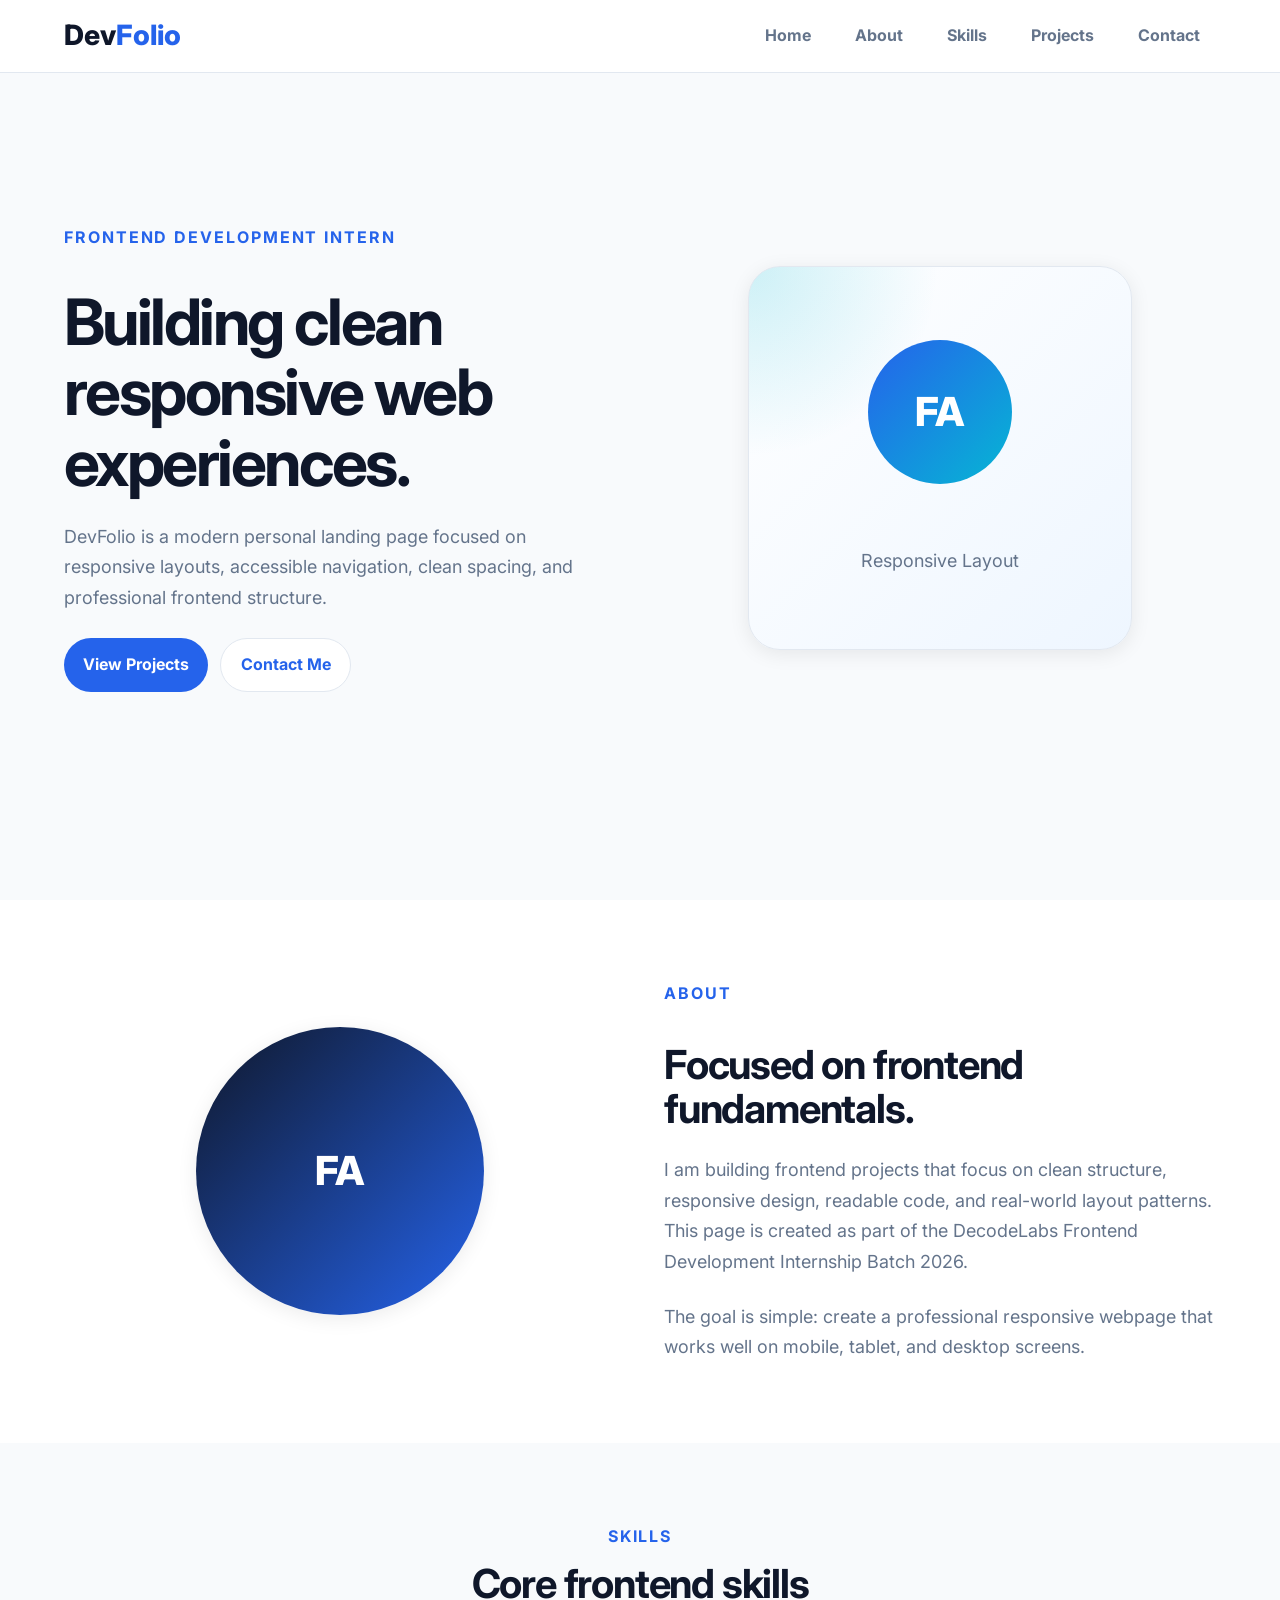
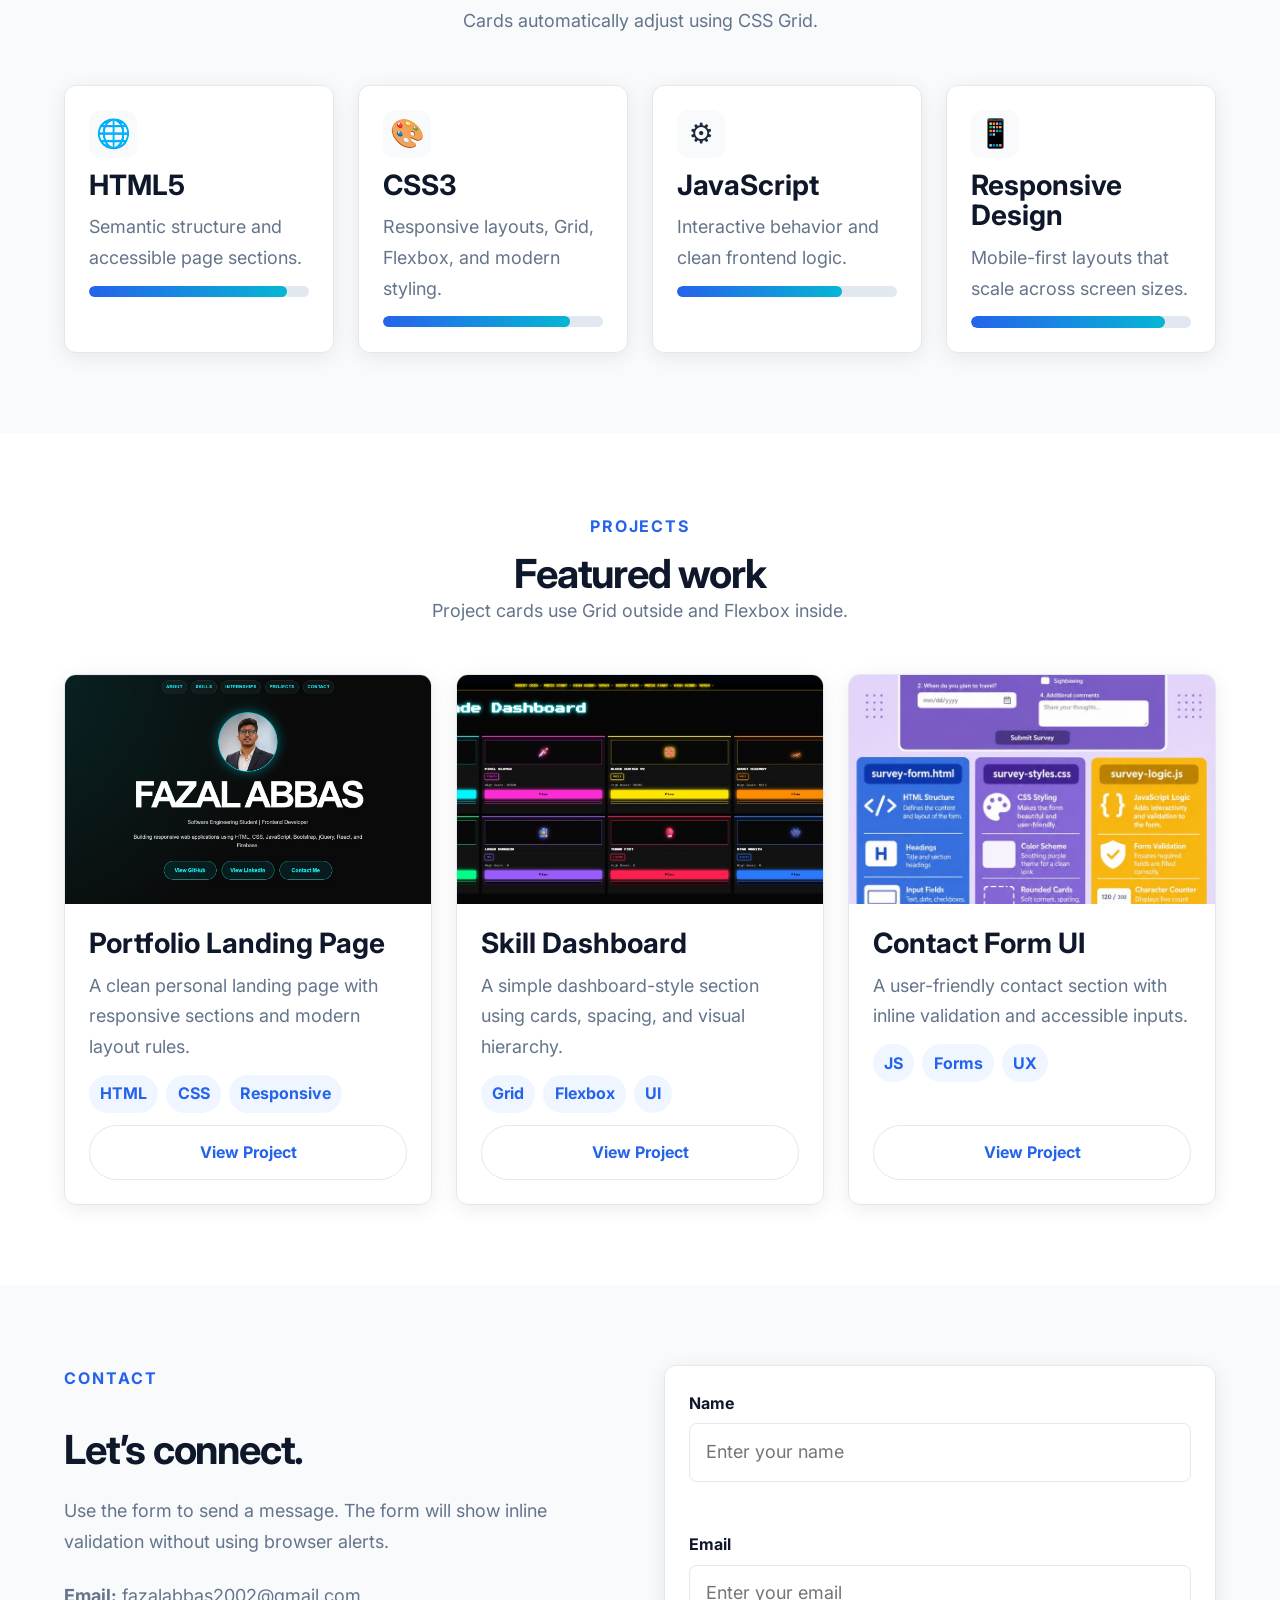
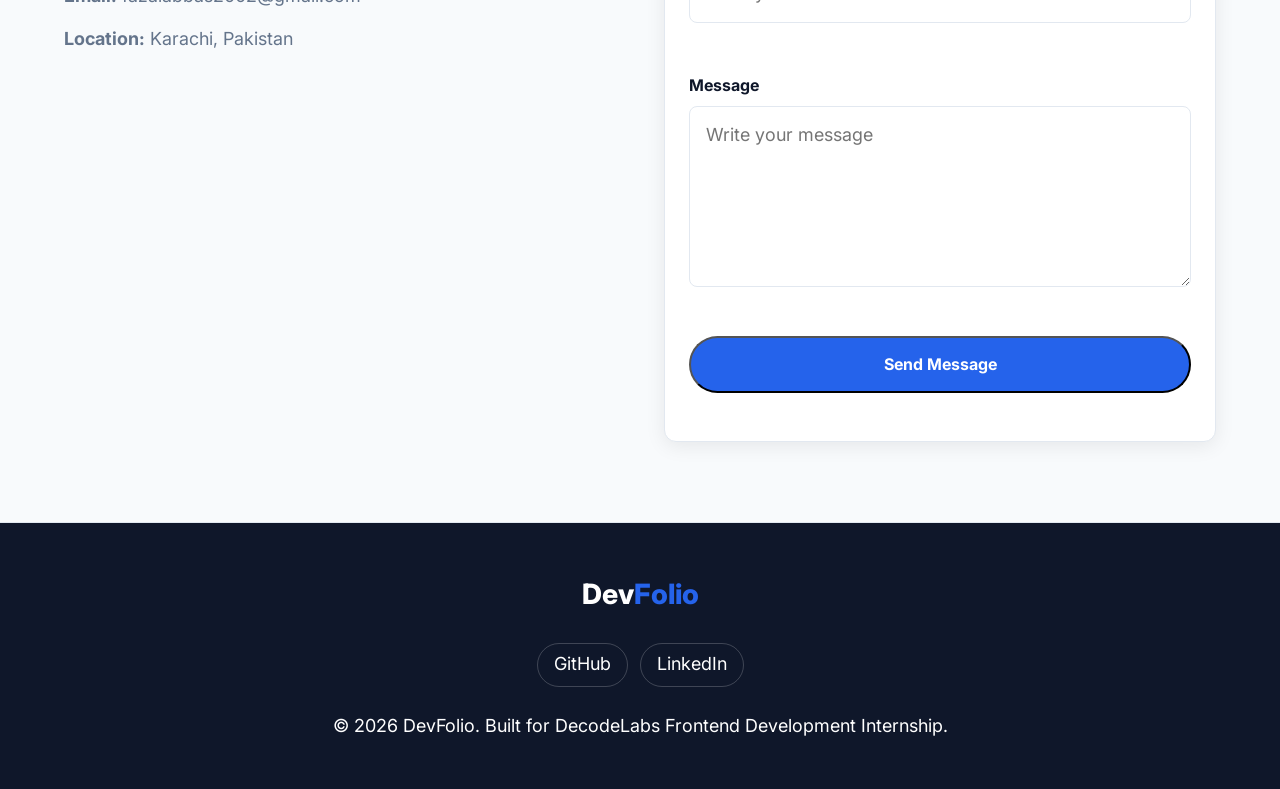
==== index.html @ 459a7836 "Build DecodeLabs responsive web layout" ====
<!doctype html>
<html lang="en">
  <head>
    <meta charset="UTF-8" />

    <meta name="viewport" content="width=device-width, initial-scale=1" />

    <title>DevFolio | Responsive Web Layout</title>

    <meta
      name="description"
      content="DevFolio is a clean responsive personal portfolio webpage built for DecodeLabs Frontend Development Internship Batch 2026."
    />

    <link rel="preconnect" href="https://fonts.googleapis.com" />
    <link rel="preconnect" href="https://fonts.gstatic.com" crossorigin />

    <link
      href="https://fonts.googleapis.com/css2?family=Inter:wght@400;500;600;700;800&display=swap"
      rel="stylesheet"
    />

    <link rel="stylesheet" href="styles.css" />
  </head>
  <body>
    <header class="site-header">
      <nav class="navbar container" aria-label="Main navigation">
        <a href="#home" class="logo" aria-label="DevFolio home">
          Dev<span>Folio</span>
        </a>

        <button
          class="menu-toggle"
          popovertarget="mobile-nav"
          aria-label="Open navigation menu"
        >
          ☰
        </button>

        <ul class="desktop-nav">
          <li><a href="#home" class="nav-link">Home</a></li>
          <li><a href="#about" class="nav-link">About</a></li>
          <li><a href="#skills" class="nav-link">Skills</a></li>
          <li><a href="#projects" class="nav-link">Projects</a></li>
          <li><a href="#contact" class="nav-link">Contact</a></li>
        </ul>

        <div id="mobile-nav" class="mobile-nav" popover>
          <a href="#home" class="mobile-nav-link">Home</a>
          <a href="#about" class="mobile-nav-link">About</a>
          <a href="#skills" class="mobile-nav-link">Skills</a>
          <a href="#projects" class="mobile-nav-link">Projects</a>
          <a href="#contact" class="mobile-nav-link">Contact</a>
        </div>
      </nav>
    </header>

    <main>
      <section id="home" class="hero-section section-padding">
        <div class="container hero-grid">
          <div class="hero-content">
            <p class="eyebrow">Frontend Development Intern</p>

            <h1>Building clean responsive web experiences.</h1>

            <p class="hero-text">
              DevFolio is a modern personal landing page focused on responsive
              layouts, accessible navigation, clean spacing, and professional
              frontend structure.
            </p>

            <div class="hero-actions">
              <a href="#projects" class="btn btn-primary">View Projects</a>
              <a href="#contact" class="btn btn-secondary">Contact Me</a>
            </div>
          </div>

          <div
            class="hero-visual"
            aria-label="Developer illustration placeholder"
          >
            <div class="avatar-card">
              <div class="avatar-circle">FA</div>
              <p>Responsive Layout</p>
            </div>
          </div>
        </div>
      </section>

      <section id="about" class="about-section section-padding">
        <div class="container about-grid">
          <div
            class="profile-placeholder"
            aria-label="Profile image placeholder"
          >
            FA
          </div>

          <div class="section-content">
            <p class="eyebrow">About</p>

            <h2>Focused on frontend fundamentals.</h2>

            <p>
              I am building frontend projects that focus on clean structure,
              responsive design, readable code, and real-world layout patterns.
              This page is created as part of the DecodeLabs Frontend
              Development Internship Batch 2026.
            </p>

            <p>
              The goal is simple: create a professional responsive webpage that
              works well on mobile, tablet, and desktop screens.
            </p>
          </div>
        </div>
      </section>

      <section id="skills" class="skills-section section-padding">
        <div class="container">
          <div class="section-heading">
            <p class="eyebrow">Skills</p>
            <h2>Core frontend skills</h2>
            <p>Cards automatically adjust using CSS Grid.</p>
          </div>

          <div class="skills-grid">
            <article class="skill-card">
              <div class="skill-icon">🌐</div>
              <h3>HTML5</h3>
              <p>Semantic structure and accessible page sections.</p>
              <div class="progress-track">
                <div class="progress-fill progress-html"></div>
              </div>
            </article>

            <article class="skill-card">
              <div class="skill-icon">🎨</div>
              <h3>CSS3</h3>
              <p>Responsive layouts, Grid, Flexbox, and modern styling.</p>
              <div class="progress-track">
                <div class="progress-fill progress-css"></div>
              </div>
            </article>

            <article class="skill-card">
              <div class="skill-icon">⚙️</div>
              <h3>JavaScript</h3>
              <p>Interactive behavior and clean frontend logic.</p>
              <div class="progress-track">
                <div class="progress-fill progress-js"></div>
              </div>
            </article>

            <article class="skill-card">
              <div class="skill-icon">📱</div>
              <h3>Responsive Design</h3>
              <p>Mobile-first layouts that scale across screen sizes.</p>
              <div class="progress-track">
                <div class="progress-fill progress-responsive"></div>
              </div>
            </article>
          </div>
        </div>
      </section>

      <section id="projects" class="projects-section section-padding">
        <div class="container">
          <div class="section-heading">
            <p class="eyebrow">Projects</p>
            <h2>Featured work</h2>
            <p>Project cards use Grid outside and Flexbox inside.</p>
          </div>

          <div class="projects-grid">
            <article class="project-card">
              <img
                src="assets/images/project-1.jpg"
                alt="Portfolio Landing Page Preview"
                class="project-image"
              />

              <div class="project-body">
                <h3>Portfolio Landing Page</h3>
                <p>
                  A clean personal landing page with responsive sections and
                  modern layout rules.
                </p>

                <div class="tag-list">
                  <span>HTML</span>
                  <span>CSS</span>
                  <span>Responsive</span>
                </div>

                <a href="#" class="btn btn-card">View Project</a>
              </div>
            </article>

            <article class="project-card">
              <img
                src="assets/images/project-2.jpg"
                alt="Skill Dashboard Preview"
                class="project-image"
              />

              <div class="project-body">
                <h3>Skill Dashboard</h3>
                <p>
                  A simple dashboard-style section using cards, spacing, and
                  visual hierarchy.
                </p>

                <div class="tag-list">
                  <span>Grid</span>
                  <span>Flexbox</span>
                  <span>UI</span>
                </div>

                <a href="#" class="btn btn-card">View Project</a>
              </div>
            </article>

            <article class="project-card">
              <img
                src="assets/images/project-3.jpg"
                alt="Contact Form UI Preview"
                class="project-image"
              />

              <div class="project-body">
                <h3>Contact Form UI</h3>
                <p>
                  A user-friendly contact section with inline validation and
                  accessible inputs.
                </p>

                <div class="tag-list">
                  <span>JS</span>
                  <span>Forms</span>
                  <span>UX</span>
                </div>

                <a href="#" class="btn btn-card">View Project</a>
              </div>
            </article>
          </div>
        </div>
      </section>

      <section id="contact" class="contact-section section-padding">
        <div class="container contact-grid">
          <div class="section-content">
            <p class="eyebrow">Contact</p>

            <h2>Let’s connect.</h2>

            <p>
              Use the form to send a message. The form will show inline
              validation without using browser alerts.
            </p>

            <div class="contact-info">
              <p><strong>Email:</strong> fazalabbas2002@gmail.com</p>
              <p><strong>Location:</strong> Karachi, Pakistan</p>
            </div>
          </div>

          <form class="contact-form" id="contact-form" novalidate>
            <div class="form-group">
              <label for="name">Name</label>
              <input
                type="text"
                id="name"
                name="name"
                placeholder="Enter your name"
              />
              <small class="error-message" id="name-error"></small>
            </div>

            <div class="form-group">
              <label for="email">Email</label>
              <input
                type="email"
                id="email"
                name="email"
                placeholder="Enter your email"
              />
              <small class="error-message" id="email-error"></small>
            </div>

            <div class="form-group">
              <label for="message">Message</label>
              <textarea
                id="message"
                name="message"
                rows="5"
                placeholder="Write your message"
              ></textarea>
              <small class="error-message" id="message-error"></small>
            </div>

            <button type="submit" class="btn btn-primary">Send Message</button>

            <p class="success-message" id="success-message"></p>
          </form>
        </div>
      </section>
    </main>

    <footer class="site-footer">
      <div class="container footer-content">
        <a href="#home" class="logo">Dev<span>Folio</span></a>

        <div class="social-links">
          <a
            href="https://github.com/fazal305"
            target="_blank"
            rel="noopener noreferrer"
            >GitHub</a
          >
          <a
            href="https://www.linkedin.com/in/fazal-abbas-4653dg86"
            target="_blank"
            rel="noopener noreferrer"
            >LinkedIn</a
          >
        </div>

        <p>
          © 2026 DevFolio. Built for DecodeLabs Frontend Development Internship.
        </p>
      </div>
    </footer>

    <script src="script.js"></script>
  </body>
</html>
---- styles.css ----
/* 
   RESET AND VARIABLES
 */

:root {
    --color-primary: #2563eb;
    --color-secondary: #0f172a;
    --color-accent: #06b6d4;
    --color-bg: #f8fafc;
    --color-surface: #ffffff;
    --color-text: #1e293b;
    --color-muted: #64748b;
    --color-border: #e2e8f0;

    --font-sans: 'Inter', system-ui, sans-serif;
    --font-size-sm: clamp(0.875rem, 1.5vw, 1rem);
    --font-size-base: clamp(1rem, 2vw, 1.125rem);
    --font-size-lg: clamp(1.25rem, 3vw, 1.75rem);
    --font-size-xl: clamp(1.75rem, 4vw, 2.5rem);
    --font-size-hero: clamp(2.5rem, 6vw, 4rem);

    --spacing-sm: 0.75rem;
    --spacing-md: 1.5rem;
    --spacing-lg: 3rem;
    --spacing-xl: 5rem;

    --border-radius: 0.75rem;
    --shadow: 0 4px 20px rgba(0, 0, 0, 0.08);
    --transition: 0.25s ease;
}

* {
    box-sizing: border-box;
    margin: 0;
    padding: 0;
}

html {
    scroll-behavior: smooth;
    scroll-padding-top: 5rem;
}

body {
    font-family: var(--font-sans);
    font-size: var(--font-size-base);
    line-height: 1.7;
    color: var(--color-text);
    background: var(--color-bg);
}

img,
svg {
    max-width: 100%;
    display: block;
}

a {
    color: inherit;
    text-decoration: none;
}

button,
input,
textarea {
    font: inherit;
}

/* 
   BASE MOBILE STYLES
 */

.container {
    width: min(92%, 72rem);
    margin-inline: auto;
}

.section-padding {
    padding-block: var(--spacing-xl);
}

h1,
h2,
h3 {
    line-height: 1.1;
    color: var(--color-secondary);
}

h1 {
    font-size: var(--font-size-hero);
    letter-spacing: -0.04em;
}

h2 {
    font-size: var(--font-size-xl);
    letter-spacing: -0.03em;
}

h3 {
    font-size: var(--font-size-lg);
}

p {
    font-size: var(--font-size-base);
    color: var(--color-muted);
}

.eyebrow {
    font-size: var(--font-size-sm);
    font-weight: 700;
    color: var(--color-primary);
    text-transform: uppercase;
    letter-spacing: 0.12em;
    margin-bottom: var(--spacing-sm);
}

/* 
   NAVBAR
 */

.site-header {
    position: fixed;
    inset: 0 0 auto 0;
    z-index: 100;
    background: rgba(255, 255, 255, 0.9);
    border-bottom: 1px solid var(--color-border);
    backdrop-filter: blur(16px);
}

.navbar {
    min-height: 4.5rem;
    display: flex;
    align-items: center;
    justify-content: space-between;
    gap: var(--spacing-md);
}

.logo {
    min-height: 44px;
    display: inline-flex;
    align-items: center;
    font-size: var(--font-size-lg);
    font-weight: 800;
    color: var(--color-secondary);
}

.logo span {
    color: var(--color-primary);
}

.menu-toggle {
    min-width: 44px;
    min-height: 44px;
    display: inline-grid;
    place-items: center;
    border: 1px solid var(--color-border);
    border-radius: var(--border-radius);
    color: var(--color-secondary);
    background: var(--color-surface);
    cursor: pointer;
}

.desktop-nav {
    display: none;
    list-style: none;
}

.mobile-nav {
    width: min(92%, 28rem);
    margin: 5rem auto 0;
    padding: var(--spacing-md);
    border: 1px solid var(--color-border);
    border-radius: var(--border-radius);
    background: var(--color-surface);
    box-shadow: var(--shadow);
}

.mobile-nav::backdrop {
    background: rgba(15, 23, 42, 0.35);
}

.mobile-nav-link {
    min-height: 44px;
    display: flex;
    align-items: center;
    padding: var(--spacing-sm);
    border-radius: calc(var(--border-radius) / 1.5);
    font-weight: 600;
}

.mobile-nav-link:hover {
    color: var(--color-primary);
    background: var(--color-bg);
}

/* 
   BUTTONS
 */

.btn {
    min-height: 44px;
    display: inline-flex;
    align-items: center;
    justify-content: center;
    padding: 0.8rem 1.2rem;
    border-radius: 999px;
    font-size: var(--font-size-sm);
    font-weight: 700;
    transition: var(--transition);
}

.btn-primary {
    color: #ffffff;
    background: var(--color-primary);
}

.btn-primary:hover {
    transform: translateY(-0.15rem);
    box-shadow: var(--shadow);
}

.btn-secondary,
.btn-card {
    color: var(--color-primary);
    background: var(--color-surface);
    border: 1px solid var(--color-border);
}

.btn-secondary:hover,
.btn-card:hover {
    border-color: var(--color-primary);
    transform: translateY(-0.15rem);
}

/* 
   HERO SECTION
 */

.hero-section {
    min-height: 100dvh;
    display: grid;
    align-items: center;
    padding-top: 6rem;
}

.hero-grid {
    display: grid;
    gap: var(--spacing-lg);
    text-align: center;
}

.hero-content {
    display: flex;
    flex-direction: column;
    align-items: center;
    gap: var(--spacing-md);
}

.hero-text {
    max-width: 42rem;
}

.hero-actions {
    display: flex;
    flex-wrap: wrap;
    justify-content: center;
    gap: var(--spacing-sm);
}

.hero-visual {
    display: grid;
    place-items: center;
}

.avatar-card {
    width: min(100%, 24rem);
    aspect-ratio: 1 / 1;
    display: grid;
    place-items: center;
    gap: var(--spacing-sm);
    padding: var(--spacing-lg);
    border-radius: 2rem;
    background:
        radial-gradient(circle at top left, rgba(6, 182, 212, 0.2), transparent 35%),
        linear-gradient(135deg, #ffffff, #eef6ff);
    border: 1px solid var(--color-border);
    box-shadow: var(--shadow);
}

.avatar-circle {
    width: 9rem;
    aspect-ratio: 1 / 1;
    display: grid;
    place-items: center;
    border-radius: 50%;
    font-size: var(--font-size-xl);
    font-weight: 800;
    color: #ffffff;
    background: linear-gradient(135deg, var(--color-primary), var(--color-accent));
}

/* 
   ABOUT SECTION
 */

.about-section {
    background: var(--color-surface);
}

.about-grid {
    display: grid;
    gap: var(--spacing-lg);
    align-items: center;
}

.profile-placeholder {
    width: min(70vw, 18rem);
    aspect-ratio: 1 / 1;
    display: grid;
    place-items: center;
    margin-inline: auto;
    border-radius: 50%;
    font-size: var(--font-size-xl);
    font-weight: 800;
    color: #ffffff;
    background: linear-gradient(135deg, var(--color-secondary), var(--color-primary));
    box-shadow: var(--shadow);
}

.section-content {
    display: flex;
    flex-direction: column;
    gap: var(--spacing-md);
}

/* 
   SECTION HEADING
 */

.section-heading {
    max-width: 44rem;
    margin-inline: auto;
    margin-bottom: var(--spacing-lg);
    text-align: center;
}

/* 
   SKILLS SECTION
 */

.skills-grid {
    display: grid;
    grid-template-columns: 1fr;
    gap: var(--spacing-md);
}

.skill-card {
    display: flex;
    flex-direction: column;
    gap: var(--spacing-sm);
    padding: var(--spacing-md);
    border: 1px solid var(--color-border);
    border-radius: var(--border-radius);
    background: var(--color-surface);
    box-shadow: var(--shadow);
}

.skill-icon {
    width: 3rem;
    aspect-ratio: 1 / 1;
    display: grid;
    place-items: center;
    border-radius: var(--border-radius);
    font-size: var(--font-size-lg);
    background: var(--color-bg);
}

.progress-track {
    width: 100%;
    height: 0.7rem;
    overflow: hidden;
    border-radius: 999px;
    background: var(--color-border);
}

.progress-fill {
    height: 100%;
    border-radius: inherit;
    background: linear-gradient(90deg, var(--color-primary), var(--color-accent));
}

.progress-html {
    width: 90%;
}

.progress-css {
    width: 85%;
}

.progress-js {
    width: 75%;
}

.progress-responsive {
    width: 88%;
}

/* 
   PROJECTS SECTION
 */

.projects-section {
    background: var(--color-surface);
}

.projects-grid {
    display: grid;
    grid-template-columns: 1fr;
    gap: var(--spacing-md);
}

.project-card {
    display: flex;
    flex-direction: column;
    overflow: hidden;
    border: 1px solid var(--color-border);
    border-radius: var(--border-radius);
    background: var(--color-surface);
    box-shadow: var(--shadow);
}

.project-image {
    width: 100%;
    aspect-ratio: 16 / 10;
    object-fit: cover;
    display: block;
}

.project-body {
    flex: 1;
    display: flex;
    flex-direction: column;
    gap: var(--spacing-sm);
    padding: var(--spacing-md);
}

.tag-list {
    display: flex;
    flex-wrap: wrap;
    gap: 0.5rem;
}

.tag-list span {
    padding: 0.35rem 0.7rem;
    border-radius: 999px;
    font-size: var(--font-size-sm);
    font-weight: 700;
    color: var(--color-primary);
    background: #eff6ff;
}

.project-body .btn {
    margin-top: auto;
}

/* 
   CONTACT SECTION
 */

.contact-grid {
    display: grid;
    gap: var(--spacing-lg);
}

.contact-info {
    display: flex;
    flex-direction: column;
    gap: var(--spacing-sm);
}

.contact-form {
    display: flex;
    flex-direction: column;
    gap: var(--spacing-md);
    padding: var(--spacing-md);
    border: 1px solid var(--color-border);
    border-radius: var(--border-radius);
    background: var(--color-surface);
    box-shadow: var(--shadow);
}

.form-group {
    display: flex;
    flex-direction: column;
    gap: 0.4rem;
}

label {
    font-size: var(--font-size-sm);
    font-weight: 700;
    color: var(--color-secondary);
}

input,
textarea {
    width: 100%;
    min-height: 44px;
    padding: 0.8rem 1rem;
    border: 1px solid var(--color-border);
    border-radius: calc(var(--border-radius) / 1.5);
    color: var(--color-text);
    background: #ffffff;
    outline: none;
}

textarea {
    resize: vertical;
}

input:focus,
textarea:focus {
    border-color: var(--color-primary);
    box-shadow: 0 0 0 0.2rem rgba(37, 99, 235, 0.12);
}

.error-message {
    min-height: 1.2rem;
    font-size: var(--font-size-sm);
    font-weight: 600;
    color: #dc2626;
}

.success-message {
    font-weight: 700;
    color: #15803d;
}

/* 
   FOOTER
 */

.site-footer {
    padding-block: var(--spacing-lg);
    border-top: 1px solid var(--color-border);
    background: var(--color-secondary);
}

.footer-content {
    display: flex;
    flex-direction: column;
    align-items: center;
    gap: var(--spacing-md);
    text-align: center;
}

.site-footer .logo,
.site-footer p,
.social-links a {
    color: #ffffff;
}

.social-links {
    display: flex;
    flex-wrap: wrap;
    justify-content: center;
    gap: var(--spacing-sm);
}

.social-links a {
    min-height: 44px;
    display: inline-flex;
    align-items: center;
    padding-inline: 1rem;
    border: 1px solid rgba(255, 255, 255, 0.2);
    border-radius: 999px;
}

.social-links a:hover {
    background: rgba(255, 255, 255, 0.1);
}

/* 
   SMALL SCREEN ENHANCEMENT
 */

@media (min-width: 480px) {
    .skills-grid {
        grid-template-columns: repeat(2, 1fr);
    }
}

/* 
   TABLET LAYOUT
 */

@media (min-width: 768px) {
    .hero-grid,
    .about-grid,
    .contact-grid {
        grid-template-columns: repeat(2, 1fr);
    }

    .hero-grid {
        text-align: left;
    }

    .hero-content {
        align-items: flex-start;
    }

    .hero-actions {
        justify-content: flex-start;
    }

    .projects-grid {
        grid-template-columns: repeat(2, 1fr);
    }
}

/* 
   DESKTOP LAYOUT
 */

@media (min-width: 1024px) {
    .menu-toggle {
        display: none;
    }

    .desktop-nav {
        display: flex;
        align-items: center;
        gap: var(--spacing-sm);
    }

    .nav-link {
        min-height: 44px;
        display: inline-flex;
        align-items: center;
        padding-inline: 1rem;
        border-radius: 999px;
        font-size: var(--font-size-sm);
        font-weight: 700;
        color: var(--color-muted);
        transition: var(--transition);
    }

    .nav-link:hover {
        color: var(--color-primary);
        background: #eff6ff;
    }

    .skills-grid {
        grid-template-columns: repeat(auto-fit, minmax(15.625rem, 1fr));
    }

    .projects-grid {
        grid-template-columns: repeat(3, 1fr);
    }
}
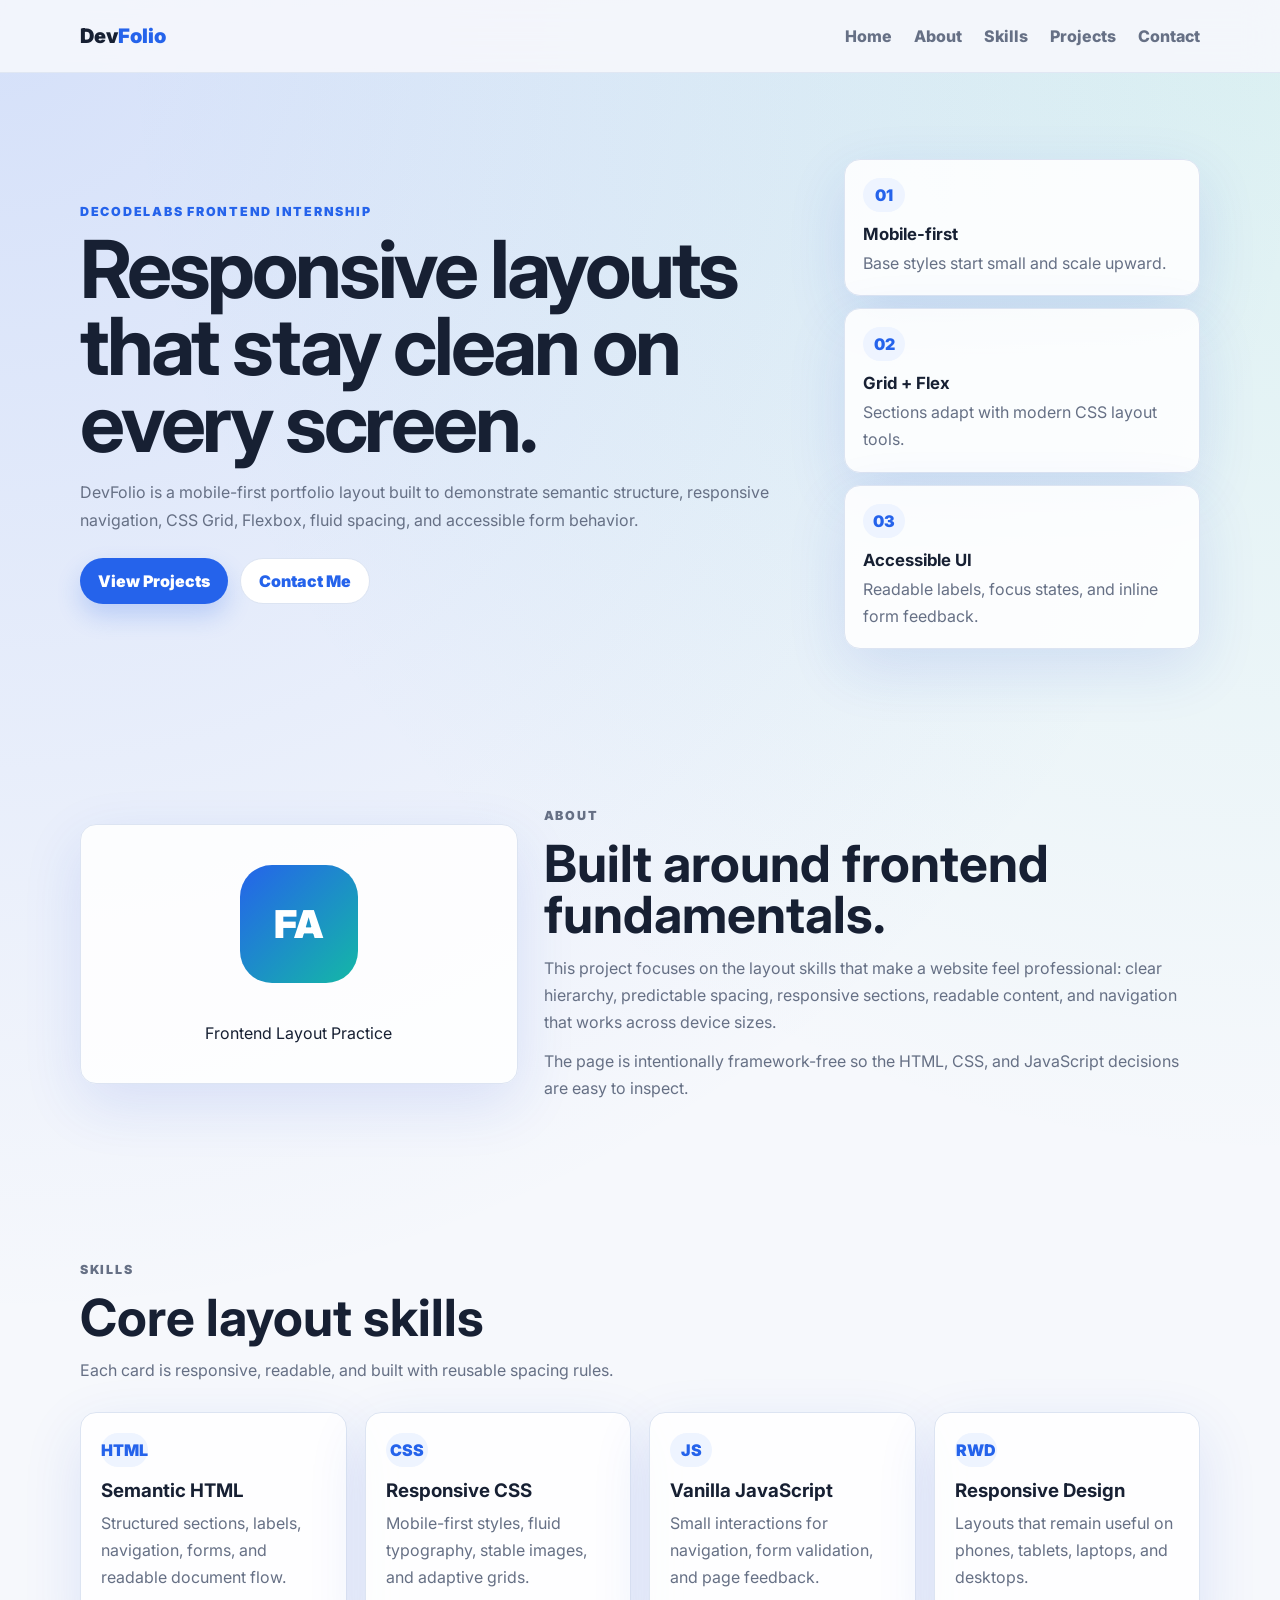
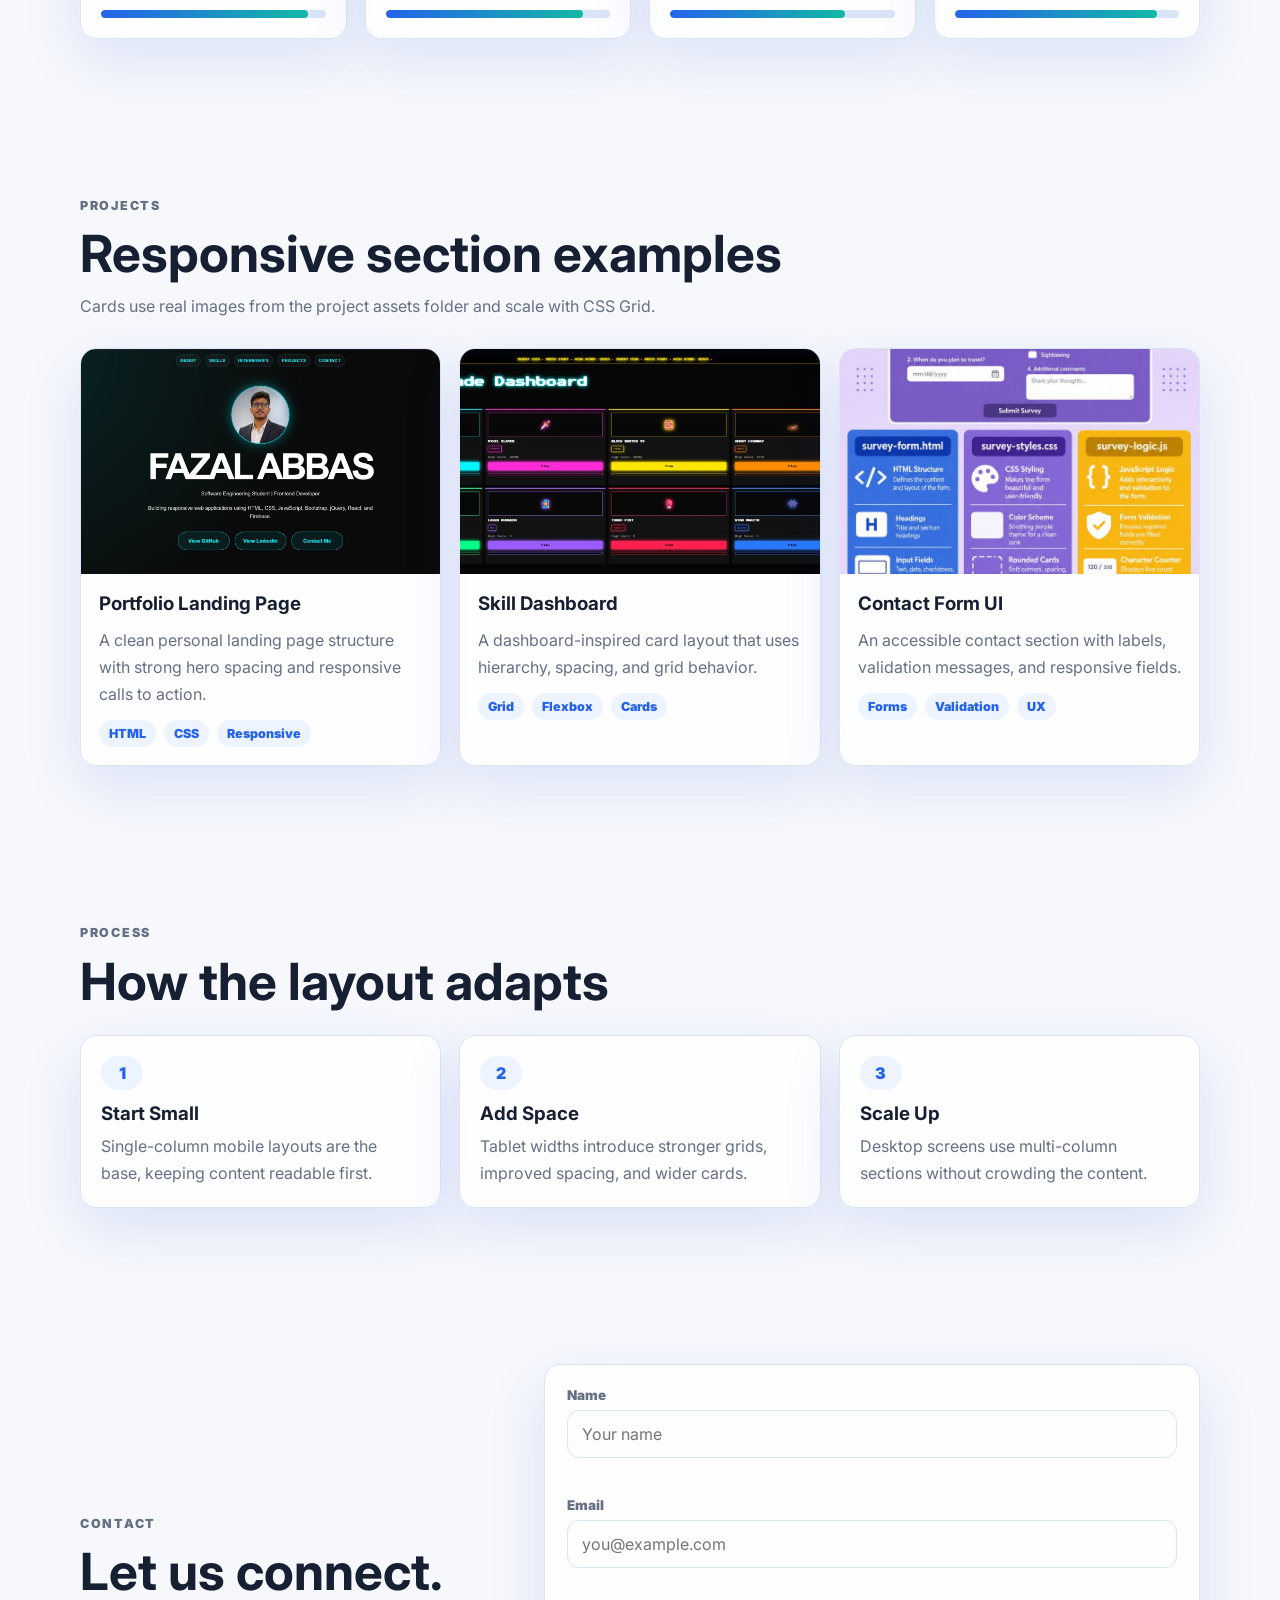
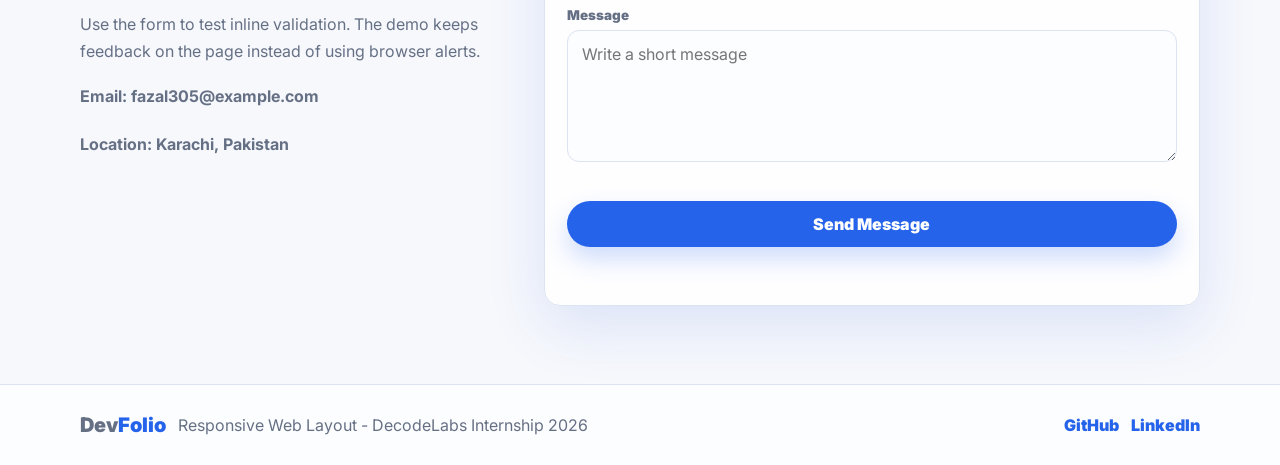
==== commit 1f8e27dc: "Polish responsive web layout" ====
--- a/index.html
+++ b/index.html
@@ -2,39 +2,36 @@
 <html lang="en">
   <head>
     <meta charset="UTF-8" />
-
     <meta name="viewport" content="width=device-width, initial-scale=1" />
-
-    <title>DevFolio | Responsive Web Layout</title>
-
     <meta
       name="description"
-      content="DevFolio is a clean responsive personal portfolio webpage built for DecodeLabs Frontend Development Internship Batch 2026."
+      content="A responsive portfolio-style web layout built with HTML, CSS, and JavaScript for the DecodeLabs Frontend Development Internship."
     />
+    <title>DecodeLabs Responsive Web Layout</title>
 
     <link rel="preconnect" href="https://fonts.googleapis.com" />
     <link rel="preconnect" href="https://fonts.gstatic.com" crossorigin />
-
     <link
       href="https://fonts.googleapis.com/css2?family=Inter:wght@400;500;600;700;800&display=swap"
       rel="stylesheet"
     />
-
     <link rel="stylesheet" href="styles.css" />
   </head>
   <body>
     <header class="site-header">
       <nav class="navbar container" aria-label="Main navigation">
-        <a href="#home" class="logo" aria-label="DevFolio home">
-          Dev<span>Folio</span>
-        </a>
+        <a href="#home" class="logo" aria-label="DevFolio home"
+          >Dev<span>Folio</span></a
+        >
 
         <button
           class="menu-toggle"
-          popovertarget="mobile-nav"
-          aria-label="Open navigation menu"
+          id="menuToggle"
+          type="button"
+          aria-label="Open navigation"
+          aria-expanded="false"
         >
-          ☰
+          Menu
         </button>
 
         <ul class="desktop-nav">
@@ -45,7 +42,7 @@
           <li><a href="#contact" class="nav-link">Contact</a></li>
         </ul>
 
-        <div id="mobile-nav" class="mobile-nav" popover>
+        <div id="mobileNav" class="mobile-nav" hidden>
           <a href="#home" class="mobile-nav-link">Home</a>
           <a href="#about" class="mobile-nav-link">About</a>
           <a href="#skills" class="mobile-nav-link">Skills</a>
@@ -59,14 +56,12 @@
       <section id="home" class="hero-section section-padding">
         <div class="container hero-grid">
           <div class="hero-content">
-            <p class="eyebrow">Frontend Development Intern</p>
-
-            <h1>Building clean responsive web experiences.</h1>
-
+            <p class="eyebrow">DecodeLabs Frontend Internship</p>
+            <h1>Responsive layouts that stay clean on every screen.</h1>
             <p class="hero-text">
-              DevFolio is a modern personal landing page focused on responsive
-              layouts, accessible navigation, clean spacing, and professional
-              frontend structure.
+              DevFolio is a mobile-first portfolio layout built to demonstrate
+              semantic structure, responsive navigation, CSS Grid, Flexbox,
+              fluid spacing, and accessible form behavior.
             </p>
 
             <div class="hero-actions">
@@ -75,13 +70,21 @@
             </div>
           </div>
 
-          <div
-            class="hero-visual"
-            aria-label="Developer illustration placeholder"
-          >
-            <div class="avatar-card">
-              <div class="avatar-circle">FA</div>
-              <p>Responsive Layout</p>
+          <div class="hero-panel" aria-label="Responsive layout summary">
+            <div class="metric-card">
+              <span>01</span>
+              <strong>Mobile-first</strong>
+              <p>Base styles start small and scale upward.</p>
+            </div>
+            <div class="metric-card">
+              <span>02</span>
+              <strong>Grid + Flex</strong>
+              <p>Sections adapt with modern CSS layout tools.</p>
+            </div>
+            <div class="metric-card">
+              <span>03</span>
+              <strong>Accessible UI</strong>
+              <p>Readable labels, focus states, and inline form feedback.</p>
             </div>
           </div>
         </div>
@@ -89,28 +92,23 @@
 
       <section id="about" class="about-section section-padding">
         <div class="container about-grid">
-          <div
-            class="profile-placeholder"
-            aria-label="Profile image placeholder"
-          >
-            FA
+          <div class="profile-card">
+            <div class="profile-mark">FA</div>
+            <p>Frontend Layout Practice</p>
           </div>
 
           <div class="section-content">
             <p class="eyebrow">About</p>
-
-            <h2>Focused on frontend fundamentals.</h2>
-
-            <p>
-              I am building frontend projects that focus on clean structure,
-              responsive design, readable code, and real-world layout patterns.
-              This page is created as part of the DecodeLabs Frontend
-              Development Internship Batch 2026.
-            </p>
-
-            <p>
-              The goal is simple: create a professional responsive webpage that
-              works well on mobile, tablet, and desktop screens.
+            <h2>Built around frontend fundamentals.</h2>
+            <p>
+              This project focuses on the layout skills that make a website feel
+              professional: clear hierarchy, predictable spacing, responsive
+              sections, readable content, and navigation that works across
+              device sizes.
+            </p>
+            <p>
+              The page is intentionally framework-free so the HTML, CSS, and
+              JavaScript decisions are easy to inspect.
             </p>
           </div>
         </div>
@@ -120,42 +118,57 @@
         <div class="container">
           <div class="section-heading">
             <p class="eyebrow">Skills</p>
-            <h2>Core frontend skills</h2>
-            <p>Cards automatically adjust using CSS Grid.</p>
+            <h2>Core layout skills</h2>
+            <p>
+              Each card is responsive, readable, and built with reusable spacing
+              rules.
+            </p>
           </div>
 
           <div class="skills-grid">
             <article class="skill-card">
-              <div class="skill-icon">🌐</div>
-              <h3>HTML5</h3>
-              <p>Semantic structure and accessible page sections.</p>
+              <span class="skill-code">HTML</span>
+              <h3>Semantic HTML</h3>
+              <p>
+                Structured sections, labels, navigation, forms, and readable
+                document flow.
+              </p>
               <div class="progress-track">
                 <div class="progress-fill progress-html"></div>
               </div>
             </article>
 
             <article class="skill-card">
-              <div class="skill-icon">🎨</div>
-              <h3>CSS3</h3>
-              <p>Responsive layouts, Grid, Flexbox, and modern styling.</p>
+              <span class="skill-code">CSS</span>
+              <h3>Responsive CSS</h3>
+              <p>
+                Mobile-first styles, fluid typography, stable images, and
+                adaptive grids.
+              </p>
               <div class="progress-track">
                 <div class="progress-fill progress-css"></div>
               </div>
             </article>
 
             <article class="skill-card">
-              <div class="skill-icon">⚙️</div>
-              <h3>JavaScript</h3>
-              <p>Interactive behavior and clean frontend logic.</p>
+              <span class="skill-code">JS</span>
+              <h3>Vanilla JavaScript</h3>
+              <p>
+                Small interactions for navigation, form validation, and page
+                feedback.
+              </p>
               <div class="progress-track">
                 <div class="progress-fill progress-js"></div>
               </div>
             </article>
 
             <article class="skill-card">
-              <div class="skill-icon">📱</div>
+              <span class="skill-code">RWD</span>
               <h3>Responsive Design</h3>
-              <p>Mobile-first layouts that scale across screen sizes.</p>
+              <p>
+                Layouts that remain useful on phones, tablets, laptops, and
+                desktops.
+              </p>
               <div class="progress-track">
                 <div class="progress-fill progress-responsive"></div>
               </div>
@@ -168,81 +181,108 @@
         <div class="container">
           <div class="section-heading">
             <p class="eyebrow">Projects</p>
-            <h2>Featured work</h2>
-            <p>Project cards use Grid outside and Flexbox inside.</p>
+            <h2>Responsive section examples</h2>
+            <p>
+              Cards use real images from the project assets folder and scale
+              with CSS Grid.
+            </p>
           </div>
 
           <div class="projects-grid">
             <article class="project-card">
               <img
                 src="assets/images/project-1.jpg"
-                alt="Portfolio Landing Page Preview"
+                alt="Portfolio landing page preview"
                 class="project-image"
               />
-
               <div class="project-body">
                 <h3>Portfolio Landing Page</h3>
                 <p>
-                  A clean personal landing page with responsive sections and
-                  modern layout rules.
+                  A clean personal landing page structure with strong hero
+                  spacing and responsive calls to action.
                 </p>
-
                 <div class="tag-list">
                   <span>HTML</span>
                   <span>CSS</span>
                   <span>Responsive</span>
                 </div>
-
-                <a href="#" class="btn btn-card">View Project</a>
               </div>
             </article>
 
             <article class="project-card">
               <img
                 src="assets/images/project-2.jpg"
-                alt="Skill Dashboard Preview"
+                alt="Dashboard style card layout preview"
                 class="project-image"
               />
-
               <div class="project-body">
                 <h3>Skill Dashboard</h3>
                 <p>
-                  A simple dashboard-style section using cards, spacing, and
-                  visual hierarchy.
+                  A dashboard-inspired card layout that uses hierarchy, spacing,
+                  and grid behavior.
                 </p>
-
                 <div class="tag-list">
                   <span>Grid</span>
                   <span>Flexbox</span>
-                  <span>UI</span>
+                  <span>Cards</span>
                 </div>
-
-                <a href="#" class="btn btn-card">View Project</a>
               </div>
             </article>
 
             <article class="project-card">
               <img
                 src="assets/images/project-3.jpg"
-                alt="Contact Form UI Preview"
+                alt="Contact form interface preview"
                 class="project-image"
               />
-
               <div class="project-body">
                 <h3>Contact Form UI</h3>
                 <p>
-                  A user-friendly contact section with inline validation and
-                  accessible inputs.
+                  An accessible contact section with labels, validation
+                  messages, and responsive fields.
                 </p>
-
                 <div class="tag-list">
-                  <span>JS</span>
                   <span>Forms</span>
+                  <span>Validation</span>
                   <span>UX</span>
                 </div>
-
-                <a href="#" class="btn btn-card">View Project</a>
-              </div>
+              </div>
+            </article>
+          </div>
+        </div>
+      </section>
+
+      <section class="process-section section-padding">
+        <div class="container">
+          <div class="section-heading">
+            <p class="eyebrow">Process</p>
+            <h2>How the layout adapts</h2>
+          </div>
+
+          <div class="process-grid">
+            <article>
+              <span>1</span>
+              <h3>Start Small</h3>
+              <p>
+                Single-column mobile layouts are the base, keeping content
+                readable first.
+              </p>
+            </article>
+            <article>
+              <span>2</span>
+              <h3>Add Space</h3>
+              <p>
+                Tablet widths introduce stronger grids, improved spacing, and
+                wider cards.
+              </p>
+            </article>
+            <article>
+              <span>3</span>
+              <h3>Scale Up</h3>
+              <p>
+                Desktop screens use multi-column sections without crowding the
+                content.
+              </p>
             </article>
           </div>
         </div>
@@ -252,30 +292,28 @@
         <div class="container contact-grid">
           <div class="section-content">
             <p class="eyebrow">Contact</p>
-
-            <h2>Let’s connect.</h2>
-
-            <p>
-              Use the form to send a message. The form will show inline
-              validation without using browser alerts.
+            <h2>Let us connect.</h2>
+            <p>
+              Use the form to test inline validation. The demo keeps feedback on
+              the page instead of using browser alerts.
             </p>
 
             <div class="contact-info">
-              <p><strong>Email:</strong> fazalabbas2002@gmail.com</p>
-              <p><strong>Location:</strong> Karachi, Pakistan</p>
-            </div>
-          </div>
-
-          <form class="contact-form" id="contact-form" novalidate>
+              <p>Email: fazal305@example.com</p>
+              <p>Location: Karachi, Pakistan</p>
+            </div>
+          </div>
+
+          <form class="contact-form" id="contactForm" novalidate>
             <div class="form-group">
               <label for="name">Name</label>
               <input
                 type="text"
                 id="name"
                 name="name"
-                placeholder="Enter your name"
-              />
-              <small class="error-message" id="name-error"></small>
+                placeholder="Your name"
+              />
+              <small class="error-message" id="nameError"></small>
             </div>
 
             <div class="form-group">
@@ -284,9 +322,9 @@
                 type="email"
                 id="email"
                 name="email"
-                placeholder="Enter your email"
-              />
-              <small class="error-message" id="email-error"></small>
+                placeholder="you@example.com"
+              />
+              <small class="error-message" id="emailError"></small>
             </div>
 
             <div class="form-group">
@@ -294,15 +332,13 @@
               <textarea
                 id="message"
                 name="message"
-                rows="5"
-                placeholder="Write your message"
+                placeholder="Write a short message"
               ></textarea>
-              <small class="error-message" id="message-error"></small>
+              <small class="error-message" id="messageError"></small>
             </div>
 
             <button type="submit" class="btn btn-primary">Send Message</button>
-
-            <p class="success-message" id="success-message"></p>
+            <p class="success-message" id="successMessage"></p>
           </form>
         </div>
       </section>
@@ -311,25 +347,18 @@
     <footer class="site-footer">
       <div class="container footer-content">
         <a href="#home" class="logo">Dev<span>Folio</span></a>
-
+        <p>Responsive Web Layout - DecodeLabs Internship 2026</p>
         <div class="social-links">
-          <a
-            href="https://github.com/fazal305"
-            target="_blank"
-            rel="noopener noreferrer"
+          <a href="https://github.com/fazal305" target="_blank" rel="noreferrer"
             >GitHub</a
           >
           <a
             href="https://www.linkedin.com/in/fazal-abbas-4653dg86"
             target="_blank"
-            rel="noopener noreferrer"
+            rel="noreferrer"
             >LinkedIn</a
           >
         </div>
-
-        <p>
-          © 2026 DevFolio. Built for DecodeLabs Frontend Development Internship.
-        </p>
       </div>
     </footer>
 
--- a/styles.css
+++ b/styles.css
@@ -1,658 +1,525 @@
-/* 
-   RESET AND VARIABLES
- */
+* {
+  box-sizing: border-box;
+  margin: 0;
+  padding: 0;
+}
 
 :root {
-    --color-primary: #2563eb;
-    --color-secondary: #0f172a;
-    --color-accent: #06b6d4;
-    --color-bg: #f8fafc;
-    --color-surface: #ffffff;
-    --color-text: #1e293b;
-    --color-muted: #64748b;
-    --color-border: #e2e8f0;
-
-    --font-sans: 'Inter', system-ui, sans-serif;
-    --font-size-sm: clamp(0.875rem, 1.5vw, 1rem);
-    --font-size-base: clamp(1rem, 2vw, 1.125rem);
-    --font-size-lg: clamp(1.25rem, 3vw, 1.75rem);
-    --font-size-xl: clamp(1.75rem, 4vw, 2.5rem);
-    --font-size-hero: clamp(2.5rem, 6vw, 4rem);
-
-    --spacing-sm: 0.75rem;
-    --spacing-md: 1.5rem;
-    --spacing-lg: 3rem;
-    --spacing-xl: 5rem;
-
-    --border-radius: 0.75rem;
-    --shadow: 0 4px 20px rgba(0, 0, 0, 0.08);
-    --transition: 0.25s ease;
-}
-
-* {
-    box-sizing: border-box;
-    margin: 0;
-    padding: 0;
+  --page-bg: #f6f8fc;
+  --surface: #ffffff;
+  --surface-soft: #eef4ff;
+  --text-main: #172033;
+  --text-muted: #667085;
+  --accent: #2563eb;
+  --accent-dark: #1d4ed8;
+  --border: #dce4f2;
+  --shadow: 0 20px 60px rgba(29, 78, 216, 0.12);
+  --radius: 16px;
 }
 
 html {
-    scroll-behavior: smooth;
-    scroll-padding-top: 5rem;
+  scroll-behavior: smooth;
 }
 
 body {
-    font-family: var(--font-sans);
-    font-size: var(--font-size-base);
-    line-height: 1.7;
-    color: var(--color-text);
-    background: var(--color-bg);
-}
-
-img,
-svg {
-    max-width: 100%;
-    display: block;
+  min-height: 100vh;
+  color: var(--text-main);
+  font-family: "Inter", Arial, sans-serif;
+  background:
+    radial-gradient(
+      circle at top left,
+      rgba(37, 99, 235, 0.16),
+      transparent 34%
+    ),
+    radial-gradient(
+      circle at top right,
+      rgba(20, 184, 166, 0.12),
+      transparent 30%
+    ),
+    var(--page-bg);
+}
+
+img {
+  max-width: 100%;
 }
 
 a {
-    color: inherit;
-    text-decoration: none;
+  color: inherit;
+  text-decoration: none;
 }
 
 button,
 input,
 textarea {
-    font: inherit;
-}
-
-/* 
-   BASE MOBILE STYLES
- */
+  font: inherit;
+}
+
+button {
+  cursor: pointer;
+}
 
 .container {
-    width: min(92%, 72rem);
-    margin-inline: auto;
+  width: min(1120px, calc(100% - 32px));
+  margin: 0 auto;
 }
 
 .section-padding {
-    padding-block: var(--spacing-xl);
-}
-
-h1,
-h2,
-h3 {
-    line-height: 1.1;
-    color: var(--color-secondary);
-}
-
-h1 {
-    font-size: var(--font-size-hero);
-    letter-spacing: -0.04em;
-}
-
-h2 {
-    font-size: var(--font-size-xl);
-    letter-spacing: -0.03em;
-}
-
-h3 {
-    font-size: var(--font-size-lg);
-}
-
-p {
-    font-size: var(--font-size-base);
-    color: var(--color-muted);
+  padding: 78px 0;
+}
+
+.site-header {
+  position: sticky;
+  top: 0;
+  z-index: 20;
+  border-bottom: 1px solid rgba(220, 228, 242, 0.8);
+  background: rgba(246, 248, 252, 0.88);
+  backdrop-filter: blur(16px);
+}
+
+.navbar {
+  position: relative;
+  display: flex;
+  align-items: center;
+  justify-content: space-between;
+  min-height: 72px;
+  gap: 18px;
+}
+
+.logo {
+  font-size: 1.25rem;
+  font-weight: 900;
+}
+
+.logo span {
+  color: var(--accent);
+}
+
+.desktop-nav {
+  display: none;
+  align-items: center;
+  gap: 22px;
+  list-style: none;
+}
+
+.nav-link,
+.mobile-nav-link {
+  color: var(--text-muted);
+  font-weight: 800;
+  transition: color 0.2s ease;
+}
+
+.nav-link:hover,
+.mobile-nav-link:hover {
+  color: var(--accent);
+}
+
+.menu-toggle {
+  border: 1px solid var(--border);
+  border-radius: 999px;
+  padding: 9px 14px;
+  color: var(--accent);
+  background: var(--surface);
+  font-weight: 900;
+}
+
+.mobile-nav {
+  position: absolute;
+  left: 0;
+  right: 0;
+  top: calc(100% + 8px);
+  display: grid;
+  gap: 8px;
+  padding: 14px;
+  border: 1px solid var(--border);
+  border-radius: var(--radius);
+  background: var(--surface);
+  box-shadow: var(--shadow);
+}
+
+.mobile-nav-link {
+  padding: 12px;
+  border-radius: 12px;
+  background: var(--surface-soft);
 }
 
 .eyebrow {
-    font-size: var(--font-size-sm);
-    font-weight: 700;
-    color: var(--color-primary);
-    text-transform: uppercase;
-    letter-spacing: 0.12em;
-    margin-bottom: var(--spacing-sm);
-}
-
-/* 
-   NAVBAR
- */
-
-.site-header {
-    position: fixed;
-    inset: 0 0 auto 0;
-    z-index: 100;
-    background: rgba(255, 255, 255, 0.9);
-    border-bottom: 1px solid var(--color-border);
-    backdrop-filter: blur(16px);
-}
-
-.navbar {
-    min-height: 4.5rem;
-    display: flex;
-    align-items: center;
-    justify-content: space-between;
-    gap: var(--spacing-md);
-}
-
-.logo {
-    min-height: 44px;
-    display: inline-flex;
-    align-items: center;
-    font-size: var(--font-size-lg);
-    font-weight: 800;
-    color: var(--color-secondary);
-}
-
-.logo span {
-    color: var(--color-primary);
-}
-
-.menu-toggle {
-    min-width: 44px;
-    min-height: 44px;
-    display: inline-grid;
-    place-items: center;
-    border: 1px solid var(--color-border);
-    border-radius: var(--border-radius);
-    color: var(--color-secondary);
-    background: var(--color-surface);
-    cursor: pointer;
-}
-
-.desktop-nav {
-    display: none;
-    list-style: none;
-}
-
-.mobile-nav {
-    width: min(92%, 28rem);
-    margin: 5rem auto 0;
-    padding: var(--spacing-md);
-    border: 1px solid var(--color-border);
-    border-radius: var(--border-radius);
-    background: var(--color-surface);
-    box-shadow: var(--shadow);
-}
-
-.mobile-nav::backdrop {
-    background: rgba(15, 23, 42, 0.35);
-}
-
-.mobile-nav-link {
-    min-height: 44px;
-    display: flex;
-    align-items: center;
-    padding: var(--spacing-sm);
-    border-radius: calc(var(--border-radius) / 1.5);
-    font-weight: 600;
-}
-
-.mobile-nav-link:hover {
-    color: var(--color-primary);
-    background: var(--color-bg);
-}
-
-/* 
-   BUTTONS
- */
+  margin-bottom: 12px;
+  color: var(--accent);
+  font-size: 0.78rem;
+  font-weight: 900;
+  letter-spacing: 0.14em;
+  text-transform: uppercase;
+}
+
+.hero-grid,
+.about-grid,
+.contact-grid {
+  display: grid;
+  gap: 26px;
+}
+
+.hero-section {
+  padding-top: 86px;
+}
+
+.hero-content h1 {
+  max-width: 820px;
+  margin-bottom: 18px;
+  font-size: clamp(2.55rem, 8vw, 5rem);
+  line-height: 0.96;
+  letter-spacing: -0.04em;
+}
+
+.hero-text,
+.section-content p,
+.section-heading p,
+.metric-card p,
+.skill-card p,
+.project-card p,
+.process-grid p {
+  color: var(--text-muted);
+  line-height: 1.7;
+}
+
+.hero-actions {
+  display: flex;
+  flex-wrap: wrap;
+  gap: 12px;
+  margin-top: 24px;
+}
 
 .btn {
-    min-height: 44px;
-    display: inline-flex;
-    align-items: center;
-    justify-content: center;
-    padding: 0.8rem 1.2rem;
-    border-radius: 999px;
-    font-size: var(--font-size-sm);
-    font-weight: 700;
-    transition: var(--transition);
+  display: inline-flex;
+  align-items: center;
+  justify-content: center;
+  min-height: 46px;
+  border: 0;
+  border-radius: 999px;
+  padding: 12px 18px;
+  font-weight: 900;
 }
 
 .btn-primary {
-    color: #ffffff;
-    background: var(--color-primary);
+  color: #ffffff;
+  background: var(--accent);
+  box-shadow: 0 12px 24px rgba(37, 99, 235, 0.22);
 }
 
 .btn-primary:hover {
-    transform: translateY(-0.15rem);
-    box-shadow: var(--shadow);
-}
-
-.btn-secondary,
-.btn-card {
-    color: var(--color-primary);
-    background: var(--color-surface);
-    border: 1px solid var(--color-border);
-}
-
-.btn-secondary:hover,
-.btn-card:hover {
-    border-color: var(--color-primary);
-    transform: translateY(-0.15rem);
-}
-
-/* 
-   HERO SECTION
- */
-
-.hero-section {
-    min-height: 100dvh;
-    display: grid;
-    align-items: center;
-    padding-top: 6rem;
-}
-
-.hero-grid {
-    display: grid;
-    gap: var(--spacing-lg);
-    text-align: center;
-}
-
-.hero-content {
-    display: flex;
-    flex-direction: column;
-    align-items: center;
-    gap: var(--spacing-md);
-}
-
-.hero-text {
-    max-width: 42rem;
-}
-
-.hero-actions {
-    display: flex;
-    flex-wrap: wrap;
-    justify-content: center;
-    gap: var(--spacing-sm);
-}
-
-.hero-visual {
-    display: grid;
-    place-items: center;
-}
-
-.avatar-card {
-    width: min(100%, 24rem);
-    aspect-ratio: 1 / 1;
-    display: grid;
-    place-items: center;
-    gap: var(--spacing-sm);
-    padding: var(--spacing-lg);
-    border-radius: 2rem;
-    background:
-        radial-gradient(circle at top left, rgba(6, 182, 212, 0.2), transparent 35%),
-        linear-gradient(135deg, #ffffff, #eef6ff);
-    border: 1px solid var(--color-border);
-    box-shadow: var(--shadow);
-}
-
-.avatar-circle {
-    width: 9rem;
-    aspect-ratio: 1 / 1;
-    display: grid;
-    place-items: center;
-    border-radius: 50%;
-    font-size: var(--font-size-xl);
-    font-weight: 800;
-    color: #ffffff;
-    background: linear-gradient(135deg, var(--color-primary), var(--color-accent));
-}
-
-/* 
-   ABOUT SECTION
- */
-
-.about-section {
-    background: var(--color-surface);
-}
-
-.about-grid {
-    display: grid;
-    gap: var(--spacing-lg);
-    align-items: center;
-}
-
-.profile-placeholder {
-    width: min(70vw, 18rem);
-    aspect-ratio: 1 / 1;
-    display: grid;
-    place-items: center;
-    margin-inline: auto;
-    border-radius: 50%;
-    font-size: var(--font-size-xl);
-    font-weight: 800;
-    color: #ffffff;
-    background: linear-gradient(135deg, var(--color-secondary), var(--color-primary));
-    box-shadow: var(--shadow);
-}
-
-.section-content {
-    display: flex;
-    flex-direction: column;
-    gap: var(--spacing-md);
-}
-
-/* 
-   SECTION HEADING
- */
+  background: var(--accent-dark);
+}
+
+.btn-secondary {
+  color: var(--accent);
+  background: var(--surface);
+  border: 1px solid var(--border);
+}
+
+.hero-panel {
+  display: grid;
+  gap: 12px;
+}
+
+.metric-card,
+.profile-card,
+.skill-card,
+.project-card,
+.process-grid article,
+.contact-form {
+  border: 1px solid var(--border);
+  border-radius: var(--radius);
+  background: rgba(255, 255, 255, 0.88);
+  box-shadow: var(--shadow);
+}
+
+.metric-card {
+  padding: 18px;
+}
+
+.metric-card span,
+.process-grid span,
+.skill-code {
+  display: inline-grid;
+  place-items: center;
+  width: fit-content;
+  min-width: 42px;
+  height: 34px;
+  margin-bottom: 12px;
+  border-radius: 999px;
+  color: var(--accent);
+  background: var(--surface-soft);
+  font-weight: 900;
+}
+
+.metric-card strong {
+  display: block;
+  margin-bottom: 6px;
+  font-size: 1.05rem;
+}
+
+.profile-card {
+  display: grid;
+  place-items: center;
+  min-height: 260px;
+  padding: 28px;
+  text-align: center;
+}
+
+.profile-mark {
+  display: grid;
+  place-items: center;
+  width: 118px;
+  height: 118px;
+  margin-bottom: 16px;
+  border-radius: 32px;
+  color: #ffffff;
+  background: linear-gradient(135deg, var(--accent), #14b8a6);
+  font-size: 2.4rem;
+  font-weight: 900;
+}
+
+.section-content h2,
+.section-heading h2 {
+  margin-bottom: 14px;
+  font-size: clamp(2rem, 5vw, 3.2rem);
+  line-height: 1;
+}
+
+.section-content p + p {
+  margin-top: 12px;
+}
 
 .section-heading {
-    max-width: 44rem;
-    margin-inline: auto;
-    margin-bottom: var(--spacing-lg);
-    text-align: center;
-}
-
-/* 
-   SKILLS SECTION
- */
-
-.skills-grid {
-    display: grid;
-    grid-template-columns: 1fr;
-    gap: var(--spacing-md);
+  max-width: 720px;
+  margin-bottom: 28px;
+}
+
+.skills-grid,
+.projects-grid,
+.process-grid {
+  display: grid;
+  gap: 18px;
 }
 
 .skill-card {
-    display: flex;
-    flex-direction: column;
-    gap: var(--spacing-sm);
-    padding: var(--spacing-md);
-    border: 1px solid var(--color-border);
-    border-radius: var(--border-radius);
-    background: var(--color-surface);
-    box-shadow: var(--shadow);
-}
-
-.skill-icon {
-    width: 3rem;
-    aspect-ratio: 1 / 1;
-    display: grid;
-    place-items: center;
-    border-radius: var(--border-radius);
-    font-size: var(--font-size-lg);
-    background: var(--color-bg);
+  padding: 20px;
+}
+
+.skill-card h3 {
+  margin-bottom: 8px;
 }
 
 .progress-track {
-    width: 100%;
-    height: 0.7rem;
-    overflow: hidden;
-    border-radius: 999px;
-    background: var(--color-border);
+  height: 8px;
+  margin-top: 18px;
+  overflow: hidden;
+  border-radius: 999px;
+  background: #d9e4f7;
 }
 
 .progress-fill {
-    height: 100%;
-    border-radius: inherit;
-    background: linear-gradient(90deg, var(--color-primary), var(--color-accent));
+  height: 100%;
+  border-radius: inherit;
+  background: linear-gradient(90deg, var(--accent), #14b8a6);
 }
 
 .progress-html {
-    width: 90%;
+  width: 92%;
 }
 
 .progress-css {
-    width: 85%;
+  width: 88%;
 }
 
 .progress-js {
-    width: 75%;
+  width: 78%;
 }
 
 .progress-responsive {
-    width: 88%;
-}
-
-/* 
-   PROJECTS SECTION
- */
-
-.projects-section {
-    background: var(--color-surface);
-}
-
-.projects-grid {
-    display: grid;
-    grid-template-columns: 1fr;
-    gap: var(--spacing-md);
+  width: 90%;
 }
 
 .project-card {
-    display: flex;
-    flex-direction: column;
-    overflow: hidden;
-    border: 1px solid var(--color-border);
-    border-radius: var(--border-radius);
-    background: var(--color-surface);
-    box-shadow: var(--shadow);
+  overflow: hidden;
 }
 
 .project-image {
-    width: 100%;
-    aspect-ratio: 16 / 10;
-    object-fit: cover;
-    display: block;
+  width: 100%;
+  aspect-ratio: 16 / 10;
+  display: block;
+  object-fit: cover;
 }
 
 .project-body {
-    flex: 1;
-    display: flex;
-    flex-direction: column;
-    gap: var(--spacing-sm);
-    padding: var(--spacing-md);
+  display: grid;
+  gap: 12px;
+  padding: 18px;
 }
 
 .tag-list {
-    display: flex;
-    flex-wrap: wrap;
-    gap: 0.5rem;
+  display: flex;
+  flex-wrap: wrap;
+  gap: 8px;
 }
 
 .tag-list span {
-    padding: 0.35rem 0.7rem;
-    border-radius: 999px;
-    font-size: var(--font-size-sm);
-    font-weight: 700;
-    color: var(--color-primary);
-    background: #eff6ff;
-}
-
-.project-body .btn {
-    margin-top: auto;
-}
-
-/* 
-   CONTACT SECTION
- */
-
-.contact-grid {
-    display: grid;
-    gap: var(--spacing-lg);
+  border-radius: 999px;
+  padding: 6px 10px;
+  color: var(--accent);
+  background: var(--surface-soft);
+  font-size: 0.78rem;
+  font-weight: 900;
+}
+
+.process-grid article {
+  padding: 20px;
+}
+
+.process-grid h3 {
+  margin-bottom: 8px;
 }
 
 .contact-info {
-    display: flex;
-    flex-direction: column;
-    gap: var(--spacing-sm);
+  display: grid;
+  gap: 8px;
+  margin-top: 18px;
+  color: var(--text-muted);
+  font-weight: 700;
 }
 
 .contact-form {
-    display: flex;
-    flex-direction: column;
-    gap: var(--spacing-md);
-    padding: var(--spacing-md);
-    border: 1px solid var(--color-border);
-    border-radius: var(--border-radius);
-    background: var(--color-surface);
-    box-shadow: var(--shadow);
+  display: grid;
+  gap: 14px;
+  padding: 22px;
 }
 
 .form-group {
-    display: flex;
-    flex-direction: column;
-    gap: 0.4rem;
+  display: grid;
+  gap: 7px;
 }
 
 label {
-    font-size: var(--font-size-sm);
-    font-weight: 700;
-    color: var(--color-secondary);
+  color: var(--text-muted);
+  font-size: 0.84rem;
+  font-weight: 900;
 }
 
 input,
 textarea {
-    width: 100%;
-    min-height: 44px;
-    padding: 0.8rem 1rem;
-    border: 1px solid var(--color-border);
-    border-radius: calc(var(--border-radius) / 1.5);
-    color: var(--color-text);
-    background: #ffffff;
-    outline: none;
+  width: 100%;
+  border: 1px solid var(--border);
+  border-radius: 12px;
+  padding: 13px 14px;
+  outline: none;
+  color: var(--text-main);
+  background: #fbfdff;
 }
 
 textarea {
-    resize: vertical;
+  min-height: 132px;
+  resize: vertical;
 }
 
 input:focus,
 textarea:focus {
-    border-color: var(--color-primary);
-    box-shadow: 0 0 0 0.2rem rgba(37, 99, 235, 0.12);
+  border-color: var(--accent);
+  box-shadow: 0 0 0 4px rgba(37, 99, 235, 0.1);
 }
 
 .error-message {
-    min-height: 1.2rem;
-    font-size: var(--font-size-sm);
-    font-weight: 600;
-    color: #dc2626;
+  min-height: 18px;
+  color: #dc2626;
+  font-size: 0.8rem;
+  font-weight: 800;
 }
 
 .success-message {
-    font-weight: 700;
-    color: #15803d;
-}
-
-/* 
-   FOOTER
- */
+  min-height: 22px;
+  color: #0f9f6e;
+  font-weight: 900;
+}
 
 .site-footer {
-    padding-block: var(--spacing-lg);
-    border-top: 1px solid var(--color-border);
-    background: var(--color-secondary);
+  border-top: 1px solid var(--border);
+  padding: 28px 0;
+  background: rgba(255, 255, 255, 0.7);
 }
 
 .footer-content {
+  display: grid;
+  gap: 12px;
+  color: var(--text-muted);
+}
+
+.social-links {
+  display: flex;
+  gap: 12px;
+  flex-wrap: wrap;
+  font-weight: 900;
+  color: var(--accent);
+}
+
+@media (min-width: 720px) {
+  .desktop-nav {
     display: flex;
-    flex-direction: column;
+  }
+
+  .menu-toggle,
+  .mobile-nav {
+    display: none;
+  }
+
+  .hero-grid {
+    grid-template-columns: minmax(0, 1.35fr) minmax(280px, 0.65fr);
     align-items: center;
-    gap: var(--spacing-md);
-    text-align: center;
-}
-
-.site-footer .logo,
-.site-footer p,
-.social-links a {
-    color: #ffffff;
-}
-
-.social-links {
-    display: flex;
-    flex-wrap: wrap;
-    justify-content: center;
-    gap: var(--spacing-sm);
-}
-
-.social-links a {
-    min-height: 44px;
-    display: inline-flex;
+  }
+
+  .about-grid,
+  .contact-grid {
+    grid-template-columns: 0.8fr 1.2fr;
     align-items: center;
-    padding-inline: 1rem;
-    border: 1px solid rgba(255, 255, 255, 0.2);
-    border-radius: 999px;
-}
-
-.social-links a:hover {
-    background: rgba(255, 255, 255, 0.1);
-}
-
-/* 
-   SMALL SCREEN ENHANCEMENT
- */
-
-@media (min-width: 480px) {
-    .skills-grid {
-        grid-template-columns: repeat(2, 1fr);
-    }
-}
-
-/* 
-   TABLET LAYOUT
- */
-
-@media (min-width: 768px) {
-    .hero-grid,
-    .about-grid,
-    .contact-grid {
-        grid-template-columns: repeat(2, 1fr);
-    }
-
-    .hero-grid {
-        text-align: left;
-    }
-
-    .hero-content {
-        align-items: flex-start;
-    }
-
-    .hero-actions {
-        justify-content: flex-start;
-    }
-
-    .projects-grid {
-        grid-template-columns: repeat(2, 1fr);
-    }
-}
-
-/* 
-   DESKTOP LAYOUT
- */
+  }
+
+  .skills-grid,
+  .process-grid {
+    grid-template-columns: repeat(2, minmax(0, 1fr));
+  }
+
+  .projects-grid {
+    grid-template-columns: repeat(3, minmax(0, 1fr));
+  }
+
+  .footer-content {
+    grid-template-columns: auto 1fr auto;
+    align-items: center;
+  }
+}
 
 @media (min-width: 1024px) {
-    .menu-toggle {
-        display: none;
-    }
-
-    .desktop-nav {
-        display: flex;
-        align-items: center;
-        gap: var(--spacing-sm);
-    }
-
-    .nav-link {
-        min-height: 44px;
-        display: inline-flex;
-        align-items: center;
-        padding-inline: 1rem;
-        border-radius: 999px;
-        font-size: var(--font-size-sm);
-        font-weight: 700;
-        color: var(--color-muted);
-        transition: var(--transition);
-    }
-
-    .nav-link:hover {
-        color: var(--color-primary);
-        background: #eff6ff;
-    }
-
-    .skills-grid {
-        grid-template-columns: repeat(auto-fit, minmax(15.625rem, 1fr));
-    }
-
-    .projects-grid {
-        grid-template-columns: repeat(3, 1fr);
-    }
-}+  .skills-grid {
+    grid-template-columns: repeat(4, minmax(0, 1fr));
+  }
+
+  .process-grid {
+    grid-template-columns: repeat(3, minmax(0, 1fr));
+  }
+}
+
+@media (max-width: 520px) {
+  .container {
+    width: min(100% - 24px, 1120px);
+  }
+
+  .section-padding {
+    padding: 58px 0;
+  }
+
+  .hero-section {
+    padding-top: 62px;
+  }
+
+  .hero-actions .btn,
+  .contact-form .btn {
+    width: 100%;
+  }
+}
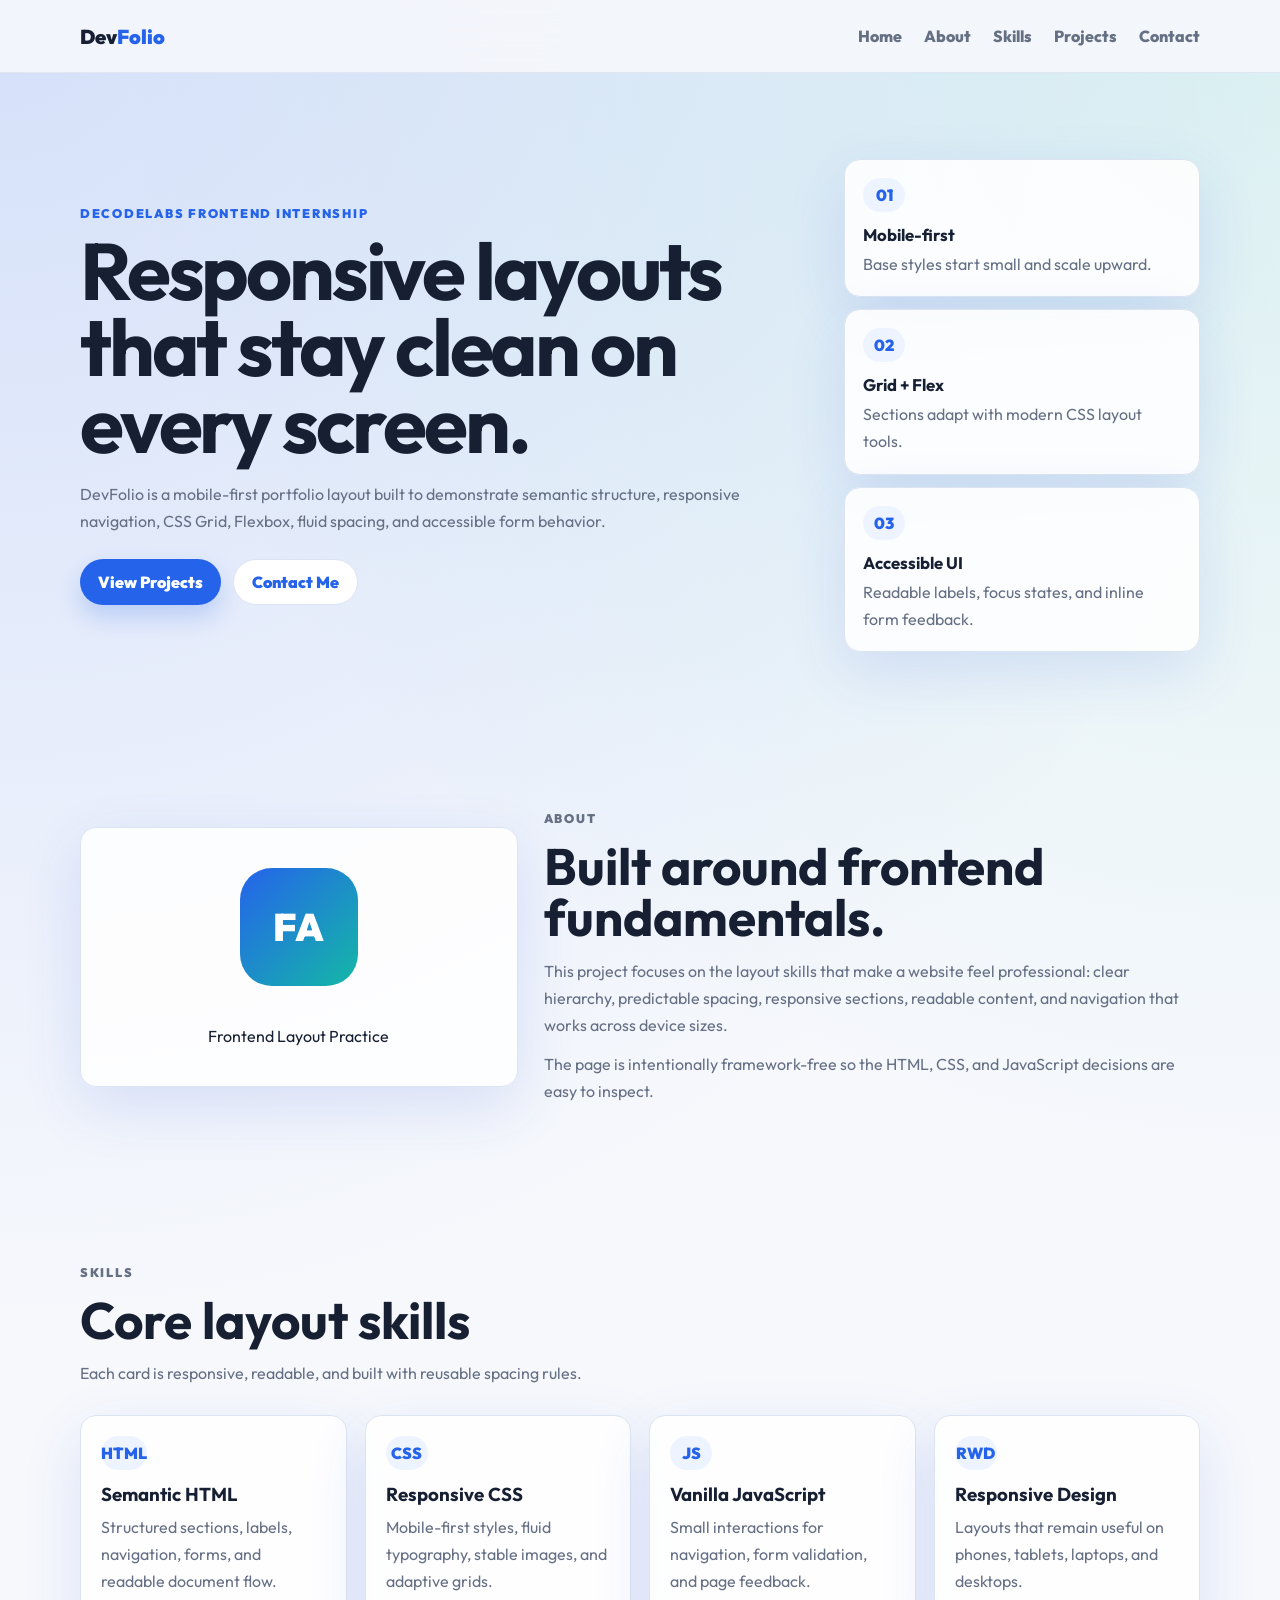
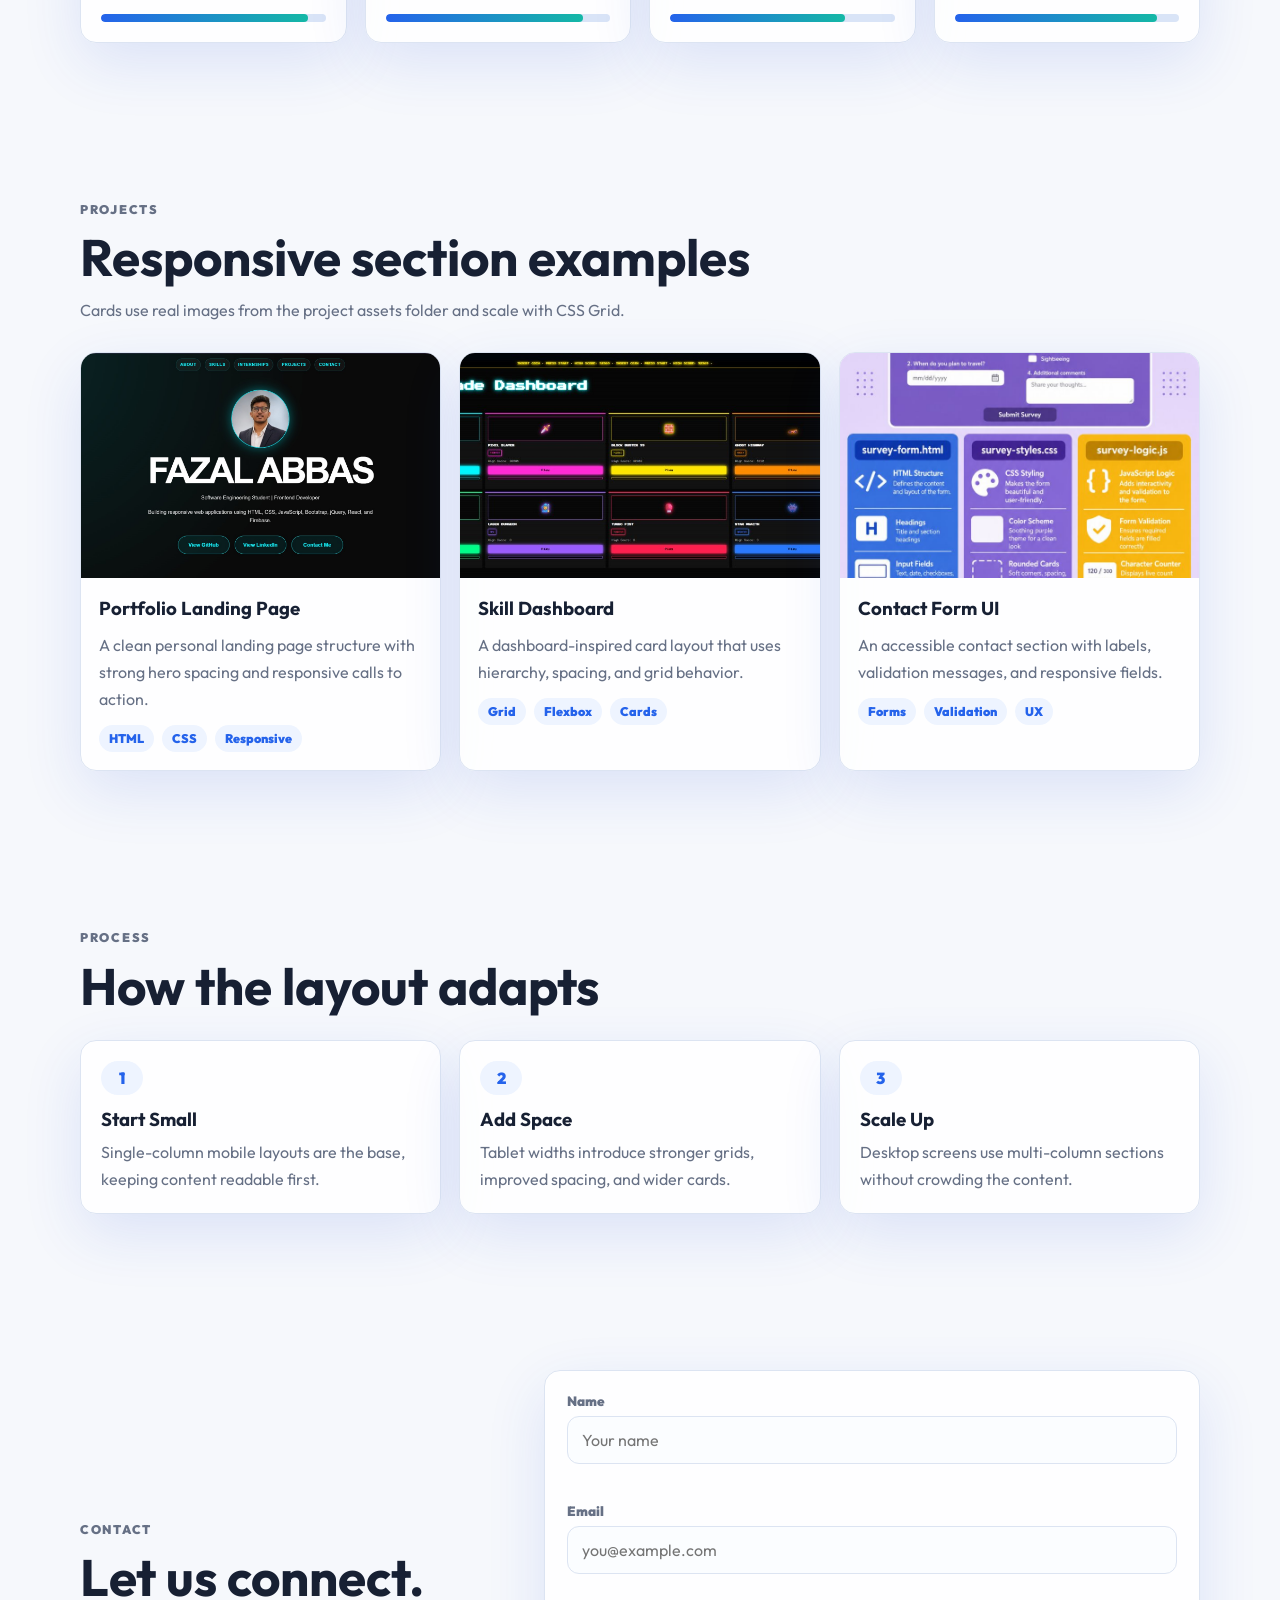
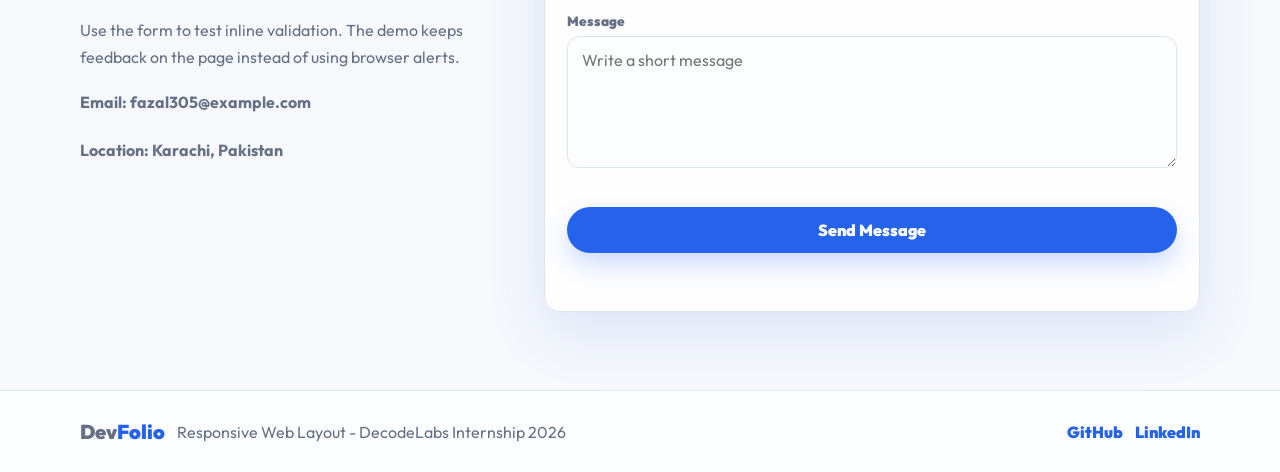
==== commit f8e4eca1: "Replace generic default font with something more distinctive Inter is the typeface everyone reaches " ====
--- a/index.html
+++ b/index.html
@@ -5,14 +5,30 @@
     <meta name="viewport" content="width=device-width, initial-scale=1" />
     <meta
       name="description"
-      content="A responsive portfolio-style web layout built with HTML, CSS, and JavaScript for the DecodeLabs Frontend Development Internship."
+      content="A clean mobile-first responsive portfolio layout built for DecodeLabs Frontend Development Internship Batch 2026 using HTML, CSS Grid, Flexbox, media queries, clamp(), and vanilla JavaScript."
     />
     <title>DecodeLabs Responsive Web Layout</title>
+    <link rel="canonical" href="https://fazal305.github.io/decodelabs-responsive-web-layout/" />
+
+    <meta property="og:type" content="website" />
+    <meta property="og:url" content="https://fazal305.github.io/decodelabs-responsive-web-layout/" />
+    <meta property="og:title" content="DecodeLabs Responsive Web Layout" />
+    <meta
+      property="og:description"
+      content="A clean mobile-first responsive portfolio layout built for DecodeLabs Frontend Development Internship Batch 2026 using HTML, CSS Grid, Flexbox, media queries, clamp(), and vanilla JavaScript."
+    />
+
+    <meta name="twitter:card" content="summary_large_image" />
+    <meta name="twitter:title" content="DecodeLabs Responsive Web Layout" />
+    <meta
+      name="twitter:description"
+      content="A clean mobile-first responsive portfolio layout built for DecodeLabs Frontend Development Internship Batch 2026 using HTML, CSS Grid, Flexbox, media queries, clamp(), and vanilla JavaScript."
+    />
 
     <link rel="preconnect" href="https://fonts.googleapis.com" />
     <link rel="preconnect" href="https://fonts.gstatic.com" crossorigin />
     <link
-      href="https://fonts.googleapis.com/css2?family=Inter:wght@400;500;600;700;800&display=swap"
+      href="https://fonts.googleapis.com/css2?family=Outfit:wght@400;500;600;700;800&display=swap"
       rel="stylesheet"
     />
     <link rel="stylesheet" href="styles.css" />
--- a/styles.css
+++ b/styles.css
@@ -24,7 +24,7 @@
 body {
   min-height: 100vh;
   color: var(--text-main);
-  font-family: "Inter", Arial, sans-serif;
+  font-family: "Outfit", Arial, sans-serif;
   background:
     radial-gradient(
       circle at top left,
